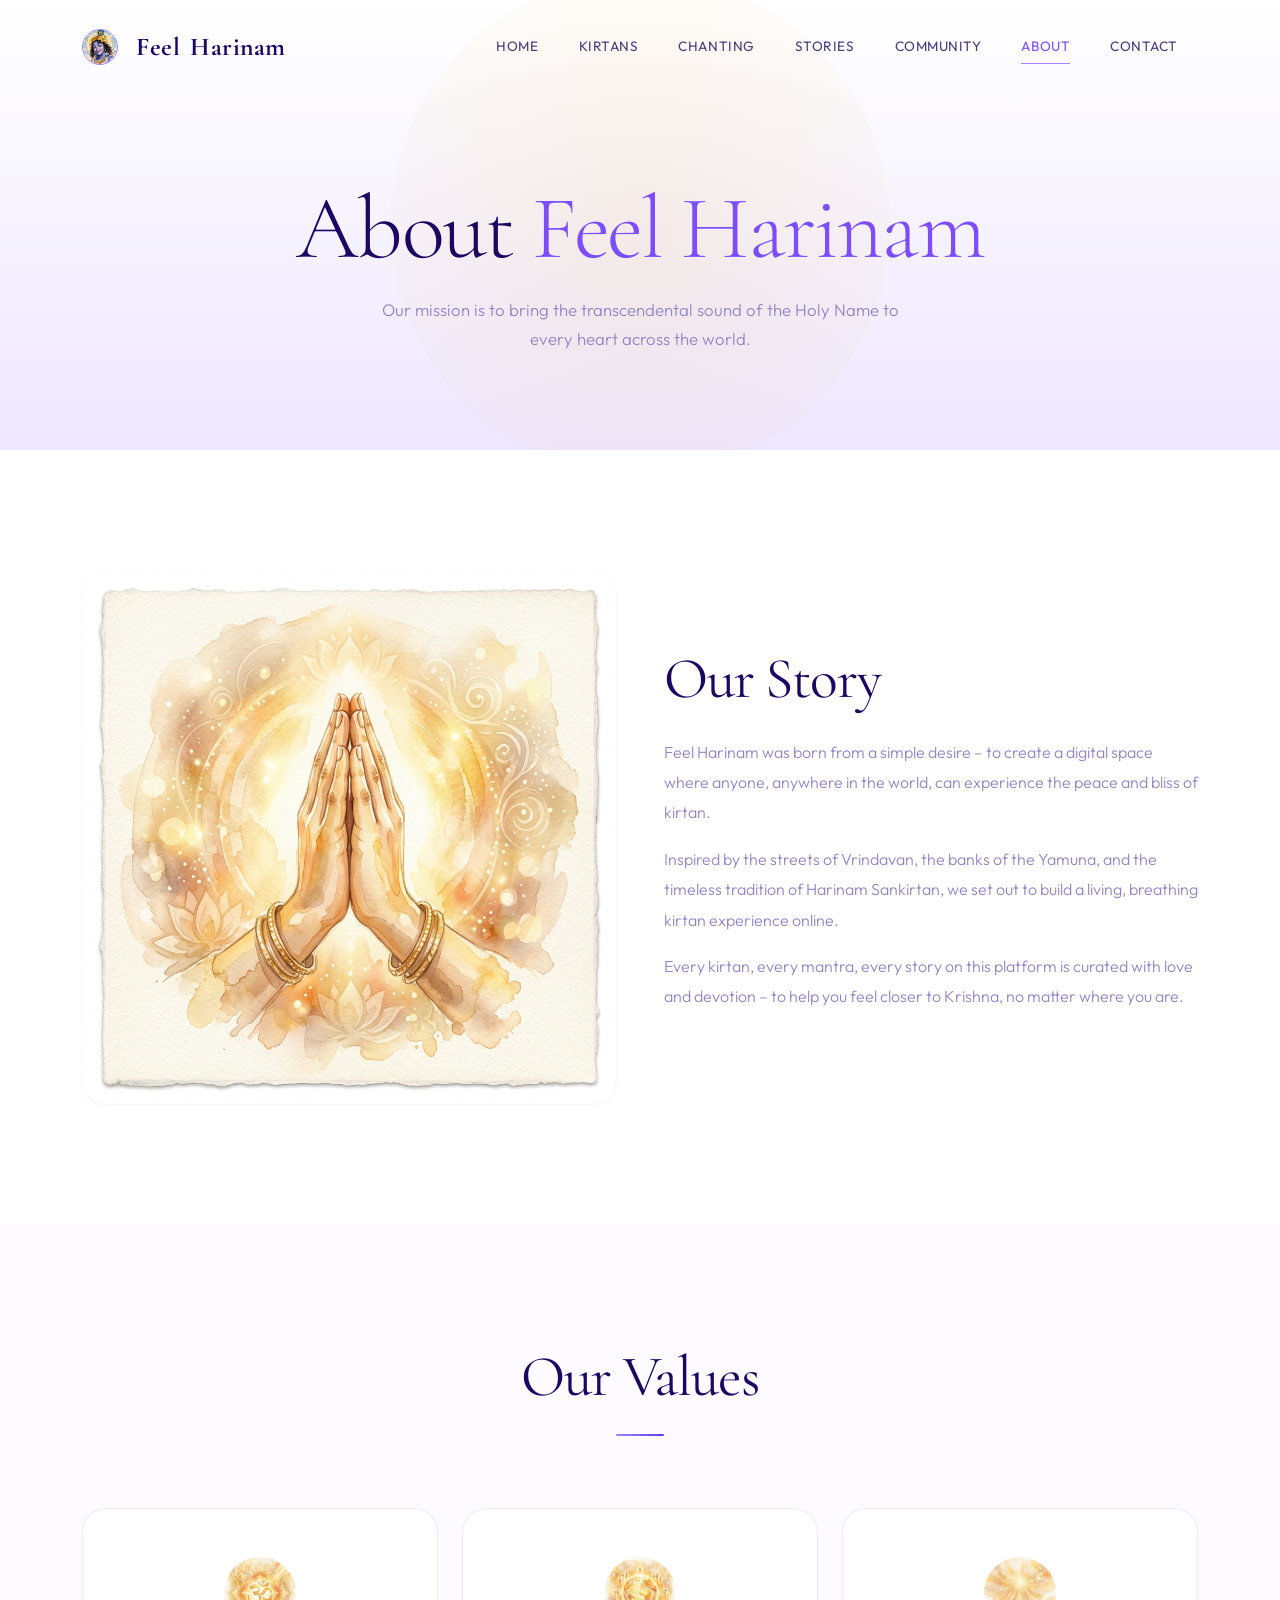
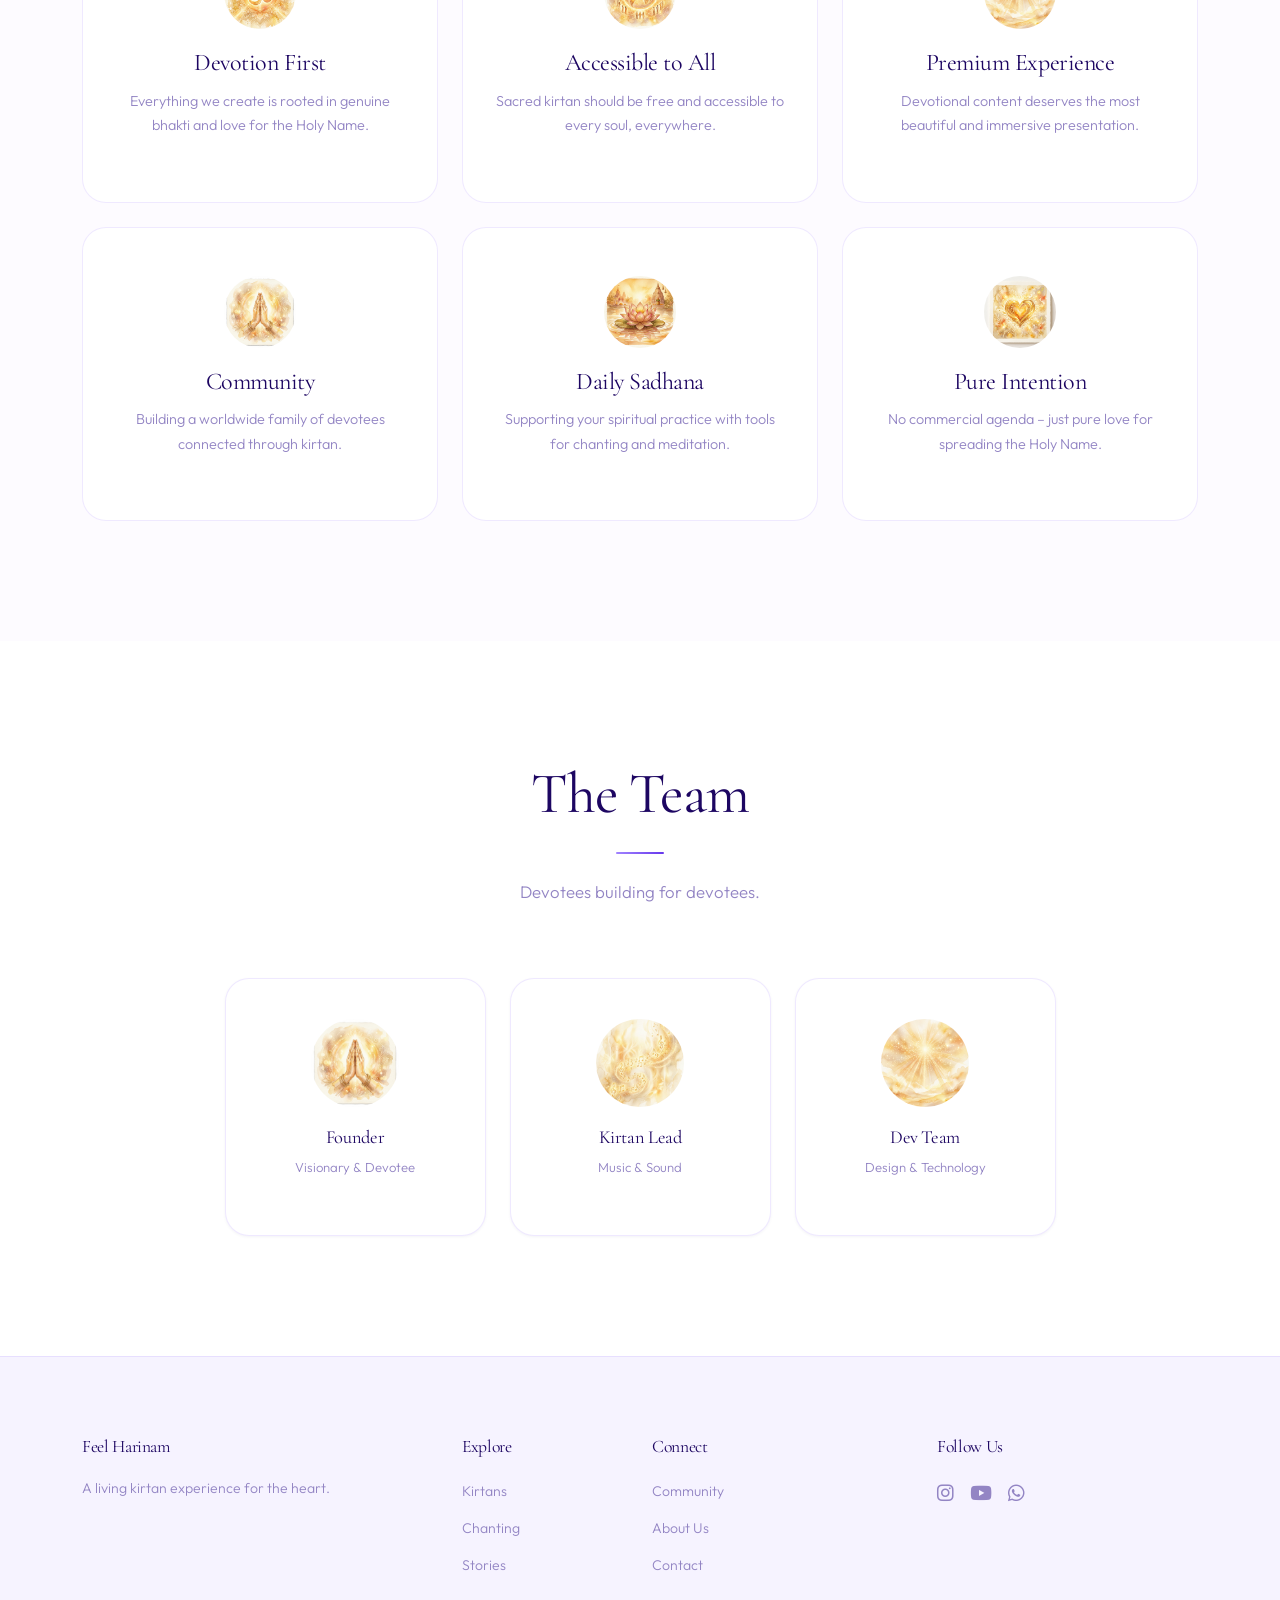
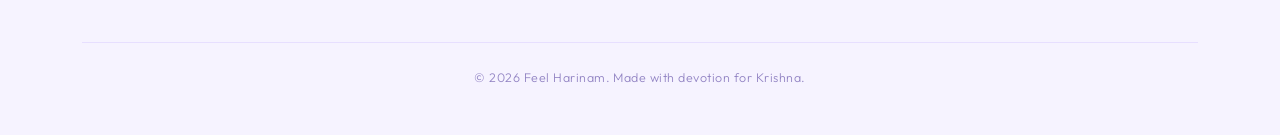
==== about.html @ d72d655f "add favicon link to multiple HTML files" ====
<!DOCTYPE html>
<html lang="en">
<head>
  <meta charset="UTF-8">
  <meta name="viewport" content="width=device-width, initial-scale=1.0">
  <meta name="description" content="About Feel Harinam – Our mission to spread divine kirtan worldwide.">
  <title>About Us – Feel Harinam</title>
  <link rel="icon" type="image/png" href="images/logo.jpg">
  <link href="https://cdn.jsdelivr.net/npm/bootstrap@5.3.3/dist/css/bootstrap.min.css" rel="stylesheet">
  <link rel="stylesheet" href="https://cdnjs.cloudflare.com/ajax/libs/font-awesome/6.5.1/css/all.min.css">
  <link rel="stylesheet" href="https://unpkg.com/aos@2.3.4/dist/aos.css">
  <link rel="stylesheet" href="css/style.css">
</head>
<body>

<!-- ===== PRELOADER ===== -->
<div class="preloader" id="preloader">
  <div class="preloader-content">
    <img src="images/logo.jpg" alt="Loading Logo" class="preloader-logo">
    <div class="preloader-spinner"></div>
  </div>
</div>

<!-- NAVBAR -->
<nav class="navbar navbar-expand-lg navbar-custom scrolled" id="mainNav">
  <div class="container">
    <a class="navbar-brand d-flex align-items-center" href="index.html">
      <img src="images/logo.jpg" alt="Feel Harinam Logo" class="brand-logo me-2">
      Feel <span>Harinam</span>
    </a>
    <button class="navbar-toggler" type="button" data-bs-toggle="offcanvas" data-bs-target="#navMenu">
      <span class="navbar-toggler-icon"></span>
    </button>
    <div class="offcanvas offcanvas-end" id="navMenu">
      <div class="offcanvas-header">
        <h5 class="offcanvas-title">Feel Harinam</h5>
        <button type="button" class="btn-close" data-bs-dismiss="offcanvas"></button>
      </div>
      <div class="offcanvas-body">
        <ul class="navbar-nav ms-auto">
          <li class="nav-item"><a class="nav-link" href="index.html">Home</a></li>
          <li class="nav-item"><a class="nav-link" href="kirtans.html">Kirtans</a></li>
          <li class="nav-item"><a class="nav-link" href="chanting.html">Chanting</a></li>
          <li class="nav-item"><a class="nav-link" href="stories.html">Stories</a></li>
          <li class="nav-item"><a class="nav-link" href="community.html">Community</a></li>
          <li class="nav-item"><a class="nav-link active" href="about.html">About</a></li>
          <li class="nav-item"><a class="nav-link" href="contact.html">Contact</a></li>
        </ul>
      </div>
    </div>
  </div>
</nav>

<!-- PAGE HEADER -->
<section class="page-header">
  <div class="container">
    <h1 data-aos="fade-up">About <span>Feel Harinam</span></h1>
    <p data-aos="fade-up" data-aos-delay="200">Our mission is to bring the transcendental sound of the Holy Name to every heart across the world.</p>
  </div>
</section>

<!-- OUR STORY -->
<section class="section-padding">
  <div class="container">
    <div class="row align-items-center g-5">
      <div class="col-lg-6" data-aos="fade-right">
        <div class="glass-card" style="min-height:350px;display:flex;align-items:center;justify-content:center;background:var(--gradient-card);border:none;padding:0;overflow:hidden;">
          <img src="images/prayer_hands.png" alt="Our Story" style="width:100%;height:100%;object-fit:cover;min-height:350px;">
        </div>
      </div>
      <div class="col-lg-6" data-aos="fade-left">
        <h2 style="color:var(--text-primary);font-family:var(--font-heading);margin-bottom:24px;font-weight:400;">Our Story</h2>
        <p style="color:var(--text-muted);margin-bottom:16px;font-weight:300;line-height:1.9;">Feel Harinam was born from a simple desire – to create a digital space where anyone, anywhere in the world, can experience the peace and bliss of kirtan.</p>
        <p style="color:var(--text-muted);margin-bottom:16px;font-weight:300;line-height:1.9;">Inspired by the streets of Vrindavan, the banks of the Yamuna, and the timeless tradition of Harinam Sankirtan, we set out to build a living, breathing kirtan experience online.</p>
        <p style="color:var(--text-muted);font-weight:300;line-height:1.9;">Every kirtan, every mantra, every story on this platform is curated with love and devotion – to help you feel closer to Krishna, no matter where you are.</p>
      </div>
    </div>
  </div>
</section>

<!-- MISSION VALUES -->
<section class="section-padding" style="background:var(--warm-gray-100)">
  <div class="container">
    <div class="section-title" data-aos="fade-up">
      <h2>Our Values</h2>
      <div class="divider"></div>
    </div>
    <div class="row g-4">
      <div class="col-md-4" data-aos="fade-up" data-aos-delay="100">
        <div class="mission-card"><div class="icon"><img src="images/om_symbol.png" alt="Devotion First"></div><h4>Devotion First</h4><p>Everything we create is rooted in genuine bhakti and love for the Holy Name.</p></div>
      </div>
      <div class="col-md-4" data-aos="fade-up" data-aos-delay="200">
        <div class="mission-card"><div class="icon"><img src="images/globe_community.png" alt="Accessible to All"></div><h4>Accessible to All</h4><p>Sacred kirtan should be free and accessible to every soul, everywhere.</p></div>
      </div>
      <div class="col-md-4" data-aos="fade-up" data-aos-delay="300">
        <div class="mission-card"><div class="icon"><img src="images/divine_sparkle.png" alt="Premium Experience"></div><h4>Premium Experience</h4><p>Devotional content deserves the most beautiful and immersive presentation.</p></div>
      </div>
      <div class="col-md-4" data-aos="fade-up" data-aos-delay="400">
        <div class="mission-card"><div class="icon"><img src="images/prayer_hands.png" alt="Community"></div><h4>Community</h4><p>Building a worldwide family of devotees connected through kirtan.</p></div>
      </div>
      <div class="col-md-4" data-aos="fade-up" data-aos-delay="500">
        <div class="mission-card"><div class="icon"><img src="images/lotus_flower.png" alt="Daily Sadhana"></div><h4>Daily Sadhana</h4><p>Supporting your spiritual practice with tools for chanting and meditation.</p></div>
      </div>
      <div class="col-md-4" data-aos="fade-up" data-aos-delay="600">
        <div class="mission-card"><div class="icon"><img src="images/golden_heart.png" alt="Pure Intention"></div><h4>Pure Intention</h4><p>No commercial agenda – just pure love for spreading the Holy Name.</p></div>
      </div>
    </div>
  </div>
</section>

<!-- TEAM -->
<section class="section-padding">
  <div class="container">
    <div class="section-title" data-aos="fade-up">
      <h2>The Team</h2>
      <div class="divider"></div>
      <p>Devotees building for devotees.</p>
    </div>
    <div class="row g-4 justify-content-center">
      <div class="col-md-4 col-lg-3" data-aos="fade-up" data-aos-delay="100">
        <div class="glass-card text-center">
          <div style="width:88px;height:88px;border-radius:50%;background:var(--gradient-card);margin:0 auto 20px;display:flex;align-items:center;justify-content:center;overflow:hidden;">
            <img src="images/prayer_hands.png" alt="Founder" style="width:100%;height:100%;object-fit:cover;">
          </div>
          <h4 style="font-family:var(--font-heading);color:var(--text-primary);font-size:1.15rem;">Founder</h4>
          <p style="color:var(--text-muted);font-size:0.82rem;font-weight:300;">Visionary & Devotee</p>
        </div>
      </div>
      <div class="col-md-4 col-lg-3" data-aos="fade-up" data-aos-delay="200">
        <div class="glass-card text-center">
          <div style="width:88px;height:88px;border-radius:50%;background:var(--gradient-card);margin:0 auto 20px;display:flex;align-items:center;justify-content:center;overflow:hidden;">
            <img src="images/musical_notes.png" alt="Kirtan Lead" style="width:100%;height:100%;object-fit:cover;">
          </div>
          <h4 style="font-family:var(--font-heading);color:var(--text-primary);font-size:1.15rem;">Kirtan Lead</h4>
          <p style="color:var(--text-muted);font-size:0.82rem;font-weight:300;">Music & Sound</p>
        </div>
      </div>
      <div class="col-md-4 col-lg-3" data-aos="fade-up" data-aos-delay="300">
        <div class="glass-card text-center">
          <div style="width:88px;height:88px;border-radius:50%;background:var(--gradient-card);margin:0 auto 20px;display:flex;align-items:center;justify-content:center;overflow:hidden;">
            <img src="images/divine_sparkle.png" alt="Dev Team" style="width:100%;height:100%;object-fit:cover;">
          </div>
          <h4 style="font-family:var(--font-heading);color:var(--text-primary);font-size:1.15rem;">Dev Team</h4>
          <p style="color:var(--text-muted);font-size:0.82rem;font-weight:300;">Design & Technology</p>
        </div>
      </div>
    </div>
  </div>
</section>

<!-- FOOTER -->
<footer class="footer">
  <div class="container">
    <div class="row g-4">
      <div class="col-md-4"><h5>Feel Harinam</h5><p>A living kirtan experience for the heart.</p></div>
      <div class="col-md-2"><h5>Explore</h5><ul class="footer-links"><li><a href="kirtans.html">Kirtans</a></li><li><a href="chanting.html">Chanting</a></li><li><a href="stories.html">Stories</a></li></ul></div>
      <div class="col-md-3"><h5>Connect</h5><ul class="footer-links"><li><a href="community.html">Community</a></li><li><a href="about.html">About Us</a></li><li><a href="contact.html">Contact</a></li></ul></div>
      <div class="col-md-3"><h5>Follow Us</h5><div class="d-flex gap-3 mt-2"><a href="#" style="font-size:1.2rem"><i class="fab fa-instagram"></i></a><a href="#" style="font-size:1.2rem"><i class="fab fa-youtube"></i></a><a href="#" style="font-size:1.2rem"><i class="fab fa-whatsapp"></i></a></div></div>
    </div>
    <div class="footer-bottom"><p>© 2026 Feel Harinam. Made with devotion for Krishna.</p></div>
  </div>
</footer>

<script src="https://cdn.jsdelivr.net/npm/bootstrap@5.3.3/dist/js/bootstrap.bundle.min.js"></script>
<script src="https://unpkg.com/aos@2.3.4/dist/aos.js"></script>
<script src="js/main.js"></script>
</body>
</html>
---- css/style.css ----
@import url('https://fonts.googleapis.com/css2?family=Cormorant+Garamond:ital,wght@0,300;0,400;0,500;0,600;0,700;1,400&family=Inter:wght@300;400;500;600&family=Outfit:wght@200;300;400;500;600&display=swap');

:root {
  /* ── Premium Light Violet & White Palette ── */
  --violet-50: #F6F3FF;
  --violet-100: #EDE7FF;
  --violet-200: #DCD0FF;
  --violet-300: #C4B0FF;
  --violet-400: #A285FF;
  --violet-500: #7C4DFF; /* Primary Violet */
  --violet-600: #6536EC;
  --violet-700: #4E21D0;
  --violet-800: #3913A4;
  --violet-900: #1D0662;

  /* ── Neutral & Surface Colors ── */
  --white: #ffffff;
  --cream-50: #ffffff;
  --cream-100: #F6F3FF;
  --cream-200: #EDE7FF;
  --cream-300: #DCD0FF;
  --warm-gray-100: #FDFBFF;
  --warm-gray-200: #F6F3FF;
  --warm-gray-300: #EDE7FF;
  --warm-gray-400: #C4B0FF;
  --warm-gray-500: #9385C4;
  --warm-gray-600: #6B5D9E;
  --warm-gray-700: #493C79;
  --warm-gray-800: #291D56;
  --warm-gray-900: #1D0662;

  /* Map old saffron variables for safety & compatibility */
  --saffron-50: var(--violet-50);
  --saffron-100: var(--violet-100);
  --saffron-200: var(--violet-200);
  --saffron-300: var(--violet-300);
  --saffron-400: var(--violet-400);
  --saffron-500: var(--violet-500);
  --saffron-600: var(--violet-600);
  --saffron-700: var(--violet-700);
  --saffron-800: var(--violet-800);
  --saffron-900: var(--violet-900);

  /* Surfaces */
  --surface: var(--white);
  --surface-elevated: var(--white);
  --surface-warm: var(--violet-50);

  /* Text Colors */
  --text-primary: #1D0662;
  --text-secondary: #493C79;
  --text-muted: #9385C4;
  --text-on-dark: #ffffff;
  --text-on-saffron: #ffffff;

  /* Semantic */
  --glass-bg: rgba(255, 255, 255, 0.85);
  --glass-border: rgba(124, 77, 255, 0.12);
  --glass-warm-bg: rgba(246, 243, 255, 0.5);

  /* Gradients */
  --gradient-saffron: linear-gradient(135deg, var(--violet-400), var(--violet-600));
  --gradient-warm: linear-gradient(180deg, var(--white), var(--violet-50));
  --gradient-subtle: linear-gradient(180deg, var(--white), var(--violet-50));
  --gradient-hero: linear-gradient(180deg, var(--white) 0%, var(--violet-50) 50%, var(--violet-100) 100%);
  --gradient-card: linear-gradient(135deg, var(--violet-50), var(--violet-100));

  /* Shadows */
  --shadow-sm: 0 1px 3px rgba(29, 6, 98, 0.05);
  --shadow-md: 0 4px 16px rgba(29, 6, 98, 0.08);
  --shadow-lg: 0 12px 40px rgba(29, 6, 98, 0.10);
  --shadow-xl: 0 24px 64px rgba(29, 6, 98, 0.14);
  --shadow-saffron: 0 8px 32px rgba(124, 77, 255, 0.20);

  /* Typography */
  --font-heading: 'Cormorant Garamond', serif;
  --font-body: 'Outfit', 'Inter', sans-serif;

  /* Motion */
  --ease-out: cubic-bezier(0.16, 1, 0.3, 1);
  --ease-spring: cubic-bezier(0.34, 1.56, 0.64, 1);
  --transition: all 0.4s cubic-bezier(0.16, 1, 0.3, 1);
  --transition-slow: all 0.8s cubic-bezier(0.16, 1, 0.3, 1);

  /* Layout */
  --container-max: 1200px;
  --border-radius: 16px;
  --border-radius-lg: 24px;
}

*,
*::before,
*::after {
  margin: 0;
  padding: 0;
  box-sizing: border-box;
}

html {
  scroll-behavior: smooth;
  font-size: 16px;
  overflow-x: hidden;
}

body {
  font-family: var(--font-body);
  background: var(--surface);
  color: var(--text-primary);
  overflow-x: hidden;
  line-height: 1.7;
  -webkit-font-smoothing: antialiased;
  -moz-osx-font-smoothing: grayscale;
  font-weight: 300;
}

h1, h2, h3, h4, h5 {
  font-family: var(--font-heading);
  font-weight: 400;
  line-height: 1.15;
  letter-spacing: -0.02em;
}

h1 { font-size: clamp(3rem, 7vw, 6rem); }
h2 { font-size: clamp(2.2rem, 4.5vw, 4rem); }
h3 { font-size: clamp(1.5rem, 3vw, 2.2rem); }

a {
  color: var(--saffron-500);
  text-decoration: none;
  transition: var(--transition);
}

a:hover { color: var(--saffron-400); }

::selection {
  background: var(--saffron-200);
  color: var(--saffron-900);
}

/* ===== SECTION UTILITIES ===== */
.section-padding {
  padding: 120px 0;
}

.section-title {
  text-align: center;
  margin-bottom: 72px;
}

.section-title h2 {
  color: var(--text-primary);
  margin-bottom: 16px;
}

.section-title p {
  color: var(--text-muted);
  font-size: 1.05rem;
  max-width: 520px;
  margin: 0 auto;
  font-weight: 300;
}

.section-title .divider {
  width: 48px;
  height: 2px;
  background: var(--gradient-saffron);
  margin: 24px auto;
  border-radius: 2px;
}

/* ===== PRELOADER ===== */
.preloader {
  position: fixed;
  top: 0;
  left: 0;
  width: 100%;
  height: 100%;
  z-index: 999999;
  background: var(--white);
  display: flex;
  align-items: center;
  justify-content: center;
  transition: opacity 0.4s var(--ease-out), visibility 0.4s var(--ease-out);
}

.preloader.hidden {
  opacity: 0;
  visibility: hidden;
  pointer-events: none;
}

.preloader-content {
  position: relative;
  display: flex;
  align-items: center;
  justify-content: center;
  width: auto;
  height: auto;
}

.preloader-logo {
  width: 80px;
  height: 80px;
  border-radius: 50%;
  object-fit: cover;
  border: 2px solid var(--violet-400);
  animation: logoPulse 1s ease-in-out infinite alternate;
}

.preloader-spinner {
  position: absolute;
  width: 96px;
  height: 96px;
  border-radius: 50%;
  border: 2px solid transparent;
  border-top-color: var(--violet-400);
  animation: spin 0.8s linear infinite;
}

@keyframes logoPulse {
  0% { transform: scale(0.95); opacity: 0.8; box-shadow: 0 0 20px rgba(232, 163, 23, 0.2); }
  100% { transform: scale(1.05); opacity: 1; box-shadow: 0 0 40px rgba(232, 163, 23, 0.4); }
}

@keyframes spin {
  0% { transform: rotate(0deg); }
  100% { transform: rotate(360deg); }
}

/* ===== BRAND LOGO ===== */
.brand-logo {
  height: 36px !important;
  width: 36px !important;
  object-fit: cover;
  border-radius: 50%;
  border: 1.5px solid var(--violet-400);
  transition: var(--transition);
  display: inline-block !important;
  flex-shrink: 0;
}

.brand-text {
  display: inline-block;
  line-height: 1;
}

.brand-text span {
  color: var(--violet-500);
  font-weight: 700 !important;
}

.navbar-brand:hover .brand-logo {
  transform: rotate(360deg);
  border-color: var(--violet-300);
}

/* ===== NAVBAR ===== */
.navbar-custom {
  position: fixed;
  top: 0;
  left: 0;
  right: 0;
  z-index: 1000;
  padding: 20px 16px;
  transition: var(--transition);
  background: transparent;
}

.navbar-custom::before {
  content: '';
  position: absolute;
  inset: 0;
  background: transparent;
  backdrop-filter: blur(0px) saturate(100%);
  -webkit-backdrop-filter: blur(0px) saturate(100%);
  border-bottom: 1px solid transparent;
  z-index: -1;
  pointer-events: none;
  transition: var(--transition);
}

.navbar-custom.scrolled {
  padding: 12px 16px;
  box-shadow: var(--shadow-sm);
}

.navbar-custom.scrolled::before {
  background: rgba(255, 253, 249, 0.92);
  backdrop-filter: blur(24px) saturate(180%);
  -webkit-backdrop-filter: blur(24px) saturate(180%);
  border-bottom: 1px solid var(--glass-border);
}

.navbar-custom .navbar-brand {
  font-family: var(--font-heading);
  font-size: 1.6rem;
  color: var(--text-primary) !important;
  font-weight: 700 !important;
  letter-spacing: 0.02em;
  display: inline-flex !important;
  align-items: center;
  gap: 10px;
}

.navbar-custom .nav-link {
  color: var(--text-secondary) !important;
  font-size: 0.85rem;
  letter-spacing: 0.04em;
  padding: 8px 20px !important;
  position: relative;
  font-weight: 400;
  text-transform: uppercase;
}

.navbar-custom .nav-link::after {
  content: '';
  position: absolute;
  bottom: 2px;
  left: 20px;
  right: 20px;
  height: 1.5px;
  background: var(--saffron-400);
  transform: scaleX(0);
  transition: var(--transition);
  transform-origin: right;
}

.navbar-custom .nav-link:hover::after,
.navbar-custom .nav-link.active::after {
  transform: scaleX(1);
  transform-origin: left;
}

.navbar-custom .nav-link:hover,
.navbar-custom .nav-link.active {
  color: var(--saffron-500) !important;
}

.navbar-custom .navbar-toggler {
  border: 1px solid var(--violet-200);
  background-color: var(--white);
  padding: 6px 10px;
  border-radius: 8px;
  transition: var(--transition);
}

.navbar-custom .navbar-toggler:focus {
  box-shadow: 0 0 0 3px rgba(124, 77, 255, 0.25);
  outline: none;
}

.navbar-custom .navbar-toggler-icon {
  background-image: url("data:image/svg+xml,%3csvg xmlns='http://www.w3.org/2000/svg' viewBox='0 0 30 30'%3e%3cpath stroke='%237C4DFF' stroke-width='2' stroke-linecap='round' stroke-miterlimit='10' d='M4 7h22M4 15h22M4 23h22'/%3e%3c/svg%3e") !important;
  display: inline-block;
  width: 1.5em;
  height: 1.5em;
  vertical-align: middle;
  background-repeat: no-repeat;
  background-position: center;
  background-size: 100%;
}

/* ===== HERO ===== */
.hero {
  position: relative;
  min-height: 100vh;
  display: flex;
  align-items: center;
  justify-content: center;
  overflow: hidden;
  background: var(--cream-50);
}

.hero-bg {
  position: absolute;
  inset: 0;
  z-index: 0;
}

.hero-bg-image {
  position: absolute;
  inset: 0;
  background: var(--gradient-hero);
  opacity: 1;
}

.hero-overlay {
  position: absolute;
  inset: 0;
  background: radial-gradient(ellipse at 50% 80%, rgba(232, 163, 23, 0.12), transparent 70%);
  z-index: 1;
}

.hero-particles {
  position: absolute;
  inset: 0;
  z-index: 2;
  pointer-events: none;
}

.hero-content {
  position: relative;
  z-index: 3;
  text-align: center;
  padding: 0 20px;
  max-width: 900px;
}

.hero-content .hero-emoji {
  width: 80px;
  height: 80px;
  margin: 0 auto 24px;
  display: block;
  border-radius: 50%;
  object-fit: cover;
}

.hero-content h1 {
  color: var(--text-primary);
  margin-bottom: 24px;
  font-weight: 300;
  letter-spacing: -0.03em;
}

.hero-content h1 span {
  color: var(--saffron-500);
  font-style: italic;
}

.hero-content .hero-sub {
  font-size: clamp(1rem, 2vw, 1.2rem);
  color: var(--text-muted);
  margin-bottom: 48px;
  font-weight: 300;
  letter-spacing: 0.04em;
}

.hero-buttons {
  display: flex;
  gap: 16px;
  justify-content: center;
  flex-wrap: wrap;
}

/* ===== BUTTONS ===== */
.btn-golden {
  background: var(--gradient-saffron);
  color: var(--white);
  border: none;
  padding: 14px 36px;
  border-radius: 100px;
  font-family: var(--font-body);
  font-weight: 500;
  font-size: 0.88rem;
  cursor: pointer;
  transition: var(--transition);
  display: inline-flex;
  align-items: center;
  gap: 8px;
  letter-spacing: 0.04em;
  text-transform: uppercase;
  position: relative;
  overflow: hidden;
}

.btn-golden::before {
  content: '';
  position: absolute;
  inset: 0;
  background: linear-gradient(135deg, rgba(255,255,255,0.2), transparent);
  opacity: 0;
  transition: var(--transition);
}

.btn-golden:hover {
  transform: translateY(-2px);
  color: var(--white);
  box-shadow: var(--shadow-saffron);
}

.btn-golden:hover::before {
  opacity: 1;
}

.btn-outline-golden {
  background: transparent;
  color: var(--saffron-600);
  border: 1.5px solid var(--saffron-300);
  padding: 14px 36px;
  border-radius: 100px;
  font-family: var(--font-body);
  font-weight: 400;
  font-size: 0.88rem;
  cursor: pointer;
  transition: var(--transition);
  display: inline-flex;
  align-items: center;
  gap: 8px;
  letter-spacing: 0.04em;
  text-transform: uppercase;
}

.btn-outline-golden:hover {
  background: var(--gradient-saffron);
  color: var(--white);
  border-color: var(--saffron-400);
  transform: translateY(-2px);
  box-shadow: var(--shadow-saffron);
}

/* Hero variant */
.hero .btn-outline-golden {
  color: var(--saffron-600);
  border-color: var(--saffron-300);
}

.hero .btn-outline-golden:hover {
  background: var(--gradient-saffron);
  color: var(--white);
  border-color: var(--saffron-400);
}

/* ===== GLASS CARDS ===== */
.glass-card {
  background: var(--white);
  border: 1px solid var(--glass-border);
  border-radius: var(--border-radius-lg);
  padding: 40px;
  transition: var(--transition);
  box-shadow: var(--shadow-sm);
}

.glass-card:hover {
  transform: translateY(-4px);
  box-shadow: var(--shadow-lg);
}

/* ===== KIRTAN CARDS ===== */
.kirtan-card {
  position: relative;
  border-radius: var(--border-radius);
  overflow: hidden;
  background: var(--white);
  border: 1px solid var(--glass-border);
  transition: var(--transition);
  cursor: pointer;
}

.kirtan-card .card-image {
  width: 100%;
  aspect-ratio: 1/1;
  overflow: hidden;
  background: var(--gradient-card);
  display: flex;
  align-items: center;
  justify-content: center;
  font-size: 2.5rem;
  position: relative;
}

.kirtan-card .card-image img {
  width: 100%;
  height: 100%;
  object-fit: cover;
  transition: var(--transition);
}

.kirtan-card:hover .card-image img {
  transform: scale(1.05);
}

.kirtan-card .card-image::after {
  content: '';
  position: absolute;
  inset: 0;
  background: linear-gradient(180deg, transparent 50%, rgba(58, 40, 24, 0.15));
}

.kirtan-card .play-overlay {
  display: none !important;
}

.kirtan-card:hover {
  transform: translateY(-6px);
  box-shadow: var(--shadow-lg);
}

.kirtan-card .card-info {
  padding: 16px 18px;
}

.kirtan-card .card-info h5 {
  font-family: var(--font-heading);
  color: var(--text-primary);
  font-size: 1.05rem;
  margin-bottom: 4px;
  font-weight: 500;
}

.kirtan-card .card-info p {
  color: var(--text-muted);
  font-size: 0.8rem;
  font-weight: 300;
}

/* ===== CHANTING SECTION ===== */
.chanting-section {
  background: var(--gradient-warm);
  color: var(--text-primary);
  position: relative;
}

.chanting-section::before {
  content: '';
  position: absolute;
  width: 500px;
  height: 500px;
  background: radial-gradient(circle, rgba(232, 163, 23, 0.08), transparent);
  border-radius: 50%;
  top: 50%;
  left: 50%;
  transform: translate(-50%, -50%);
  pointer-events: none;
}

.chanting-section .section-title h2 {
  color: var(--text-primary);
}

.chanting-section .section-title p {
  color: var(--text-muted);
}

.chanting-section .section-title .divider {
  background: var(--gradient-saffron);
}

.chanting-circle {
  width: 260px;
  height: 260px;
  border-radius: 50%;
  margin: 0 auto 40px;
  background: var(--white);
  border: 2px solid var(--saffron-300);
  display: flex;
  align-items: center;
  justify-content: center;
  flex-direction: column;
  position: relative;
  cursor: pointer;
  transition: var(--transition);
  box-shadow: var(--shadow-md);
}

.chanting-circle:hover {
  border-color: var(--saffron-400);
  box-shadow: 0 0 60px rgba(232, 163, 23, 0.15);
}

.chanting-circle .counter {
  font-family: var(--font-heading);
  font-size: 4rem;
  color: var(--saffron-600);
  line-height: 1;
  font-weight: 300;
}

.chanting-circle .counter-label {
  color: var(--text-muted);
  font-size: 0.75rem;
  margin-top: 8px;
  letter-spacing: 3px;
  text-transform: uppercase;
  font-weight: 400;
}

.chanting-circle .pulse-ring {
  position: absolute;
  inset: -12px;
  border-radius: 50%;
  border: 1px solid rgba(232, 163, 23, 0.2);
  animation: pulseRing 3s ease-in-out infinite;
}

.round-options {
  display: flex;
  gap: 10px;
  justify-content: center;
  flex-wrap: wrap;
  margin: 30px 0;
}

.round-btn {
  padding: 10px 24px;
  border-radius: 100px;
  border: 1.5px solid var(--saffron-200);
  background: transparent;
  color: var(--text-secondary);
  cursor: pointer;
  transition: var(--transition);
  font-size: 0.85rem;
  font-family: var(--font-body);
  font-weight: 400;
  letter-spacing: 0.02em;
}

.round-btn:hover,
.round-btn.active {
  background: var(--gradient-saffron);
  color: var(--white);
  border-color: var(--saffron-400);
  box-shadow: var(--shadow-saffron);
}

/* ===== STORY CARDS ===== */
.story-card {
  background: var(--white);
  border: 1px solid var(--glass-border);
  border-radius: var(--border-radius-lg);
  overflow: hidden;
  transition: var(--transition);
}

.story-card .story-image {
  width: 100%;
  height: 220px;
  background: var(--gradient-card);
  display: flex;
  align-items: center;
  justify-content: center;
  font-size: 3rem;
  overflow: hidden;
}

.story-card .story-image img {
  width: 100%;
  height: 100%;
  object-fit: cover;
  transition: var(--transition);
}

.story-card:hover .story-image img {
  transform: scale(1.05);
}

.story-card .story-body {
  padding: 28px;
}

.story-card .story-body h4 {
  font-family: var(--font-heading);
  color: var(--text-primary);
  margin-bottom: 10px;
}

.story-card .story-body p {
  color: var(--text-muted);
  font-size: 0.9rem;
  font-weight: 300;
}

.story-card:hover {
  transform: translateY(-6px);
  box-shadow: var(--shadow-lg);
}

/* ===== MISSION CARDS ===== */
.mission-card {
  text-align: center;
  padding: 48px 32px;
  background: var(--white);
  border: 1px solid var(--glass-border);
  border-radius: var(--border-radius-lg);
  transition: var(--transition);
}

.mission-card .icon {
  font-size: 2.2rem;
  margin-bottom: 20px;
  width: 72px;
  height: 72px;
  border-radius: 50%;
  display: flex;
  align-items: center;
  justify-content: center;
  margin: 0 auto 20px;
  overflow: hidden;
}

.mission-card .icon img {
  width: 100%;
  height: 100%;
  object-fit: cover;
}

.mission-card h4 {
  font-family: var(--font-heading);
  color: var(--text-primary);
  margin-bottom: 12px;
}

.mission-card p {
  color: var(--text-muted);
  font-size: 0.9rem;
  font-weight: 300;
}

.mission-card:hover {
  transform: translateY(-4px);
  box-shadow: var(--shadow-lg);
  border-color: var(--saffron-200);
}

/* ===== COMMUNITY CARDS ===== */
.community-card {
  text-align: center;
  padding: 40px 24px;
  background: var(--white);
  border: 1px solid var(--glass-border);
  border-radius: var(--border-radius-lg);
  transition: var(--transition);
}

.community-card .icon-circle {
  width: 64px;
  height: 64px;
  border-radius: 50%;
  margin: 0 auto 20px;
  background: var(--gradient-saffron);
  display: flex;
  align-items: center;
  justify-content: center;
  font-size: 1.4rem;
  color: var(--white);
  transition: var(--transition);
}

.community-card h5 {
  font-family: var(--font-heading);
  color: var(--text-primary);
  margin-bottom: 6px;
}

.community-card p {
  color: var(--text-muted);
  font-size: 0.82rem;
  font-weight: 300;
}

.community-card:hover {
  transform: translateY(-4px);
  box-shadow: var(--shadow-lg);
}

.community-card:hover .icon-circle {
  box-shadow: var(--shadow-saffron);
  transform: scale(1.05);
}

/* ===== FOOTER ===== */
.footer {
  background: var(--cream-100);
  padding: 80px 0 30px;
  border-top: 1px solid var(--glass-border);
}

.footer h5 {
  font-family: var(--font-heading);
  color: var(--text-primary);
  margin-bottom: 20px;
  font-size: 1.1rem;
}

.footer p,
.footer a {
  color: var(--text-muted);
  font-size: 0.88rem;
  font-weight: 300;
}

.footer a:hover {
  color: var(--saffron-500);
}

.footer-links {
  list-style: none;
  padding: 0;
}

.footer-links li {
  margin-bottom: 10px;
}

.footer-bottom {
  border-top: 1px solid var(--glass-border);
  padding-top: 24px;
  margin-top: 48px;
  text-align: center;
}

.footer-bottom p {
  color: var(--text-muted);
  font-size: 0.78rem;
  letter-spacing: 0.04em;
}

/* ===== AUDIO MODAL ===== */
.audio-modal {
  position: fixed;
  inset: 0;
  z-index: 99998;
  background: rgba(255, 248, 240, 0.95);
  backdrop-filter: blur(40px);
  display: flex;
  align-items: center;
  justify-content: center;
  opacity: 0;
  visibility: hidden;
  transition: var(--transition-slow);
}

.audio-modal.active {
  opacity: 1;
  visibility: visible;
}

.audio-modal-content {
  text-align: center;
  max-width: 480px;
  padding: 48px;
}

.audio-modal-content .modal-icon {
  font-size: 3rem;
  margin-bottom: 24px;
}

.audio-modal-content h2 {
  font-family: var(--font-heading);
  color: var(--text-primary);
  font-size: 2rem;
  margin-bottom: 16px;
  font-weight: 300;
}

.audio-modal-content p {
  color: var(--text-muted);
  margin-bottom: 36px;
  font-size: 1rem;
  font-weight: 300;
}

.audio-modal-content .modal-buttons {
  display: flex;
  gap: 12px;
  justify-content: center;
}

/* ===== PAGE HEADERS ===== */
.page-header {
  min-height: 50vh;
  display: flex;
  align-items: center;
  justify-content: center;
  text-align: center;
  background: var(--gradient-hero);
  position: relative;
  padding-top: 80px;
  overflow: hidden;
}

.page-header::before {
  content: '';
  position: absolute;
  width: 500px;
  height: 500px;
  background: radial-gradient(circle, rgba(232, 163, 23, 0.1), transparent);
  border-radius: 50%;
  top: 50%;
  left: 50%;
  transform: translate(-50%, -50%);
  pointer-events: none;
}

.page-header h1 {
  color: var(--text-primary);
  margin-bottom: 16px;
  font-weight: 300;
}

.page-header h1 span {
  color: var(--saffron-500);
}

.page-header p {
  color: var(--text-muted);
  font-size: 1.05rem;
  max-width: 520px;
  margin: 0 auto;
  font-weight: 300;
}

/* ===== CONTACT FORM ===== */
.contact-form .form-control {
  background: var(--cream-50);
  border: 1px solid var(--glass-border);
  color: var(--text-primary);
  padding: 14px 20px;
  border-radius: 12px;
  font-size: 0.92rem;
  transition: var(--transition);
  font-family: var(--font-body);
}

.contact-form .form-control:focus {
  border-color: var(--saffron-400);
  box-shadow: 0 0 0 3px rgba(232, 163, 23, 0.1);
  background: var(--white);
  color: var(--text-primary);
  outline: none;
}

.contact-form .form-control::placeholder {
  color: var(--text-muted);
  font-weight: 300;
}

.contact-form .form-label {
  color: var(--text-secondary);
  font-size: 0.82rem;
  letter-spacing: 0.04em;
  text-transform: uppercase;
  font-weight: 400;
}

.contact-form textarea.form-control {
  min-height: 150px;
  resize: none;
}

/* ===== DARK SECTION VARIANT ===== */
.section-dark {
  background: var(--cream-200);
  color: var(--text-primary);
}

.section-dark .section-title h2 { color: var(--text-primary); }
.section-dark .section-title p { color: var(--text-muted); }

/* ===== ANIMATIONS ===== */
@keyframes mantraFade {
  0% { opacity: 0; transform: translateY(20px); }
  30% { opacity: 1; transform: translateY(0); }
  80% { opacity: 1; }
  100% { opacity: 0; }
}

@keyframes pulseGlow {
  0%, 100% { transform: scale(1); opacity: 0.5; }
  50% { transform: scale(1.3); opacity: 1; }
}

@keyframes pulseRing {
  0% { transform: scale(1); opacity: 0.4; }
  100% { transform: scale(1.4); opacity: 0; }
}

@keyframes float {
  0%, 100% { transform: translateY(0); }
  50% { transform: translateY(-12px); }
}

@keyframes fadeInUp {
  from { opacity: 0; transform: translateY(30px); }
  to { opacity: 1; transform: translateY(0); }
}

@keyframes shimmer {
  0% { background-position: -200% center; }
  100% { background-position: 200% center; }
}

@keyframes breathe {
  0%, 100% { transform: scale(1); box-shadow: 0 0 20px rgba(232, 163, 23, 0.06); }
  50% { transform: scale(1.05); box-shadow: 0 0 40px rgba(232, 163, 23, 0.12); }
}

@keyframes grain {
  0%, 100% { transform: translate(0, 0); }
  10% { transform: translate(-1%, -1%); }
  20% { transform: translate(1%, 0%); }
  30% { transform: translate(0%, 1%); }
  40% { transform: translate(-1%, 1%); }
  50% { transform: translate(1%, -1%); }
  60% { transform: translate(-1%, 0%); }
  70% { transform: translate(0%, -1%); }
  80% { transform: translate(1%, 1%); }
  90% { transform: translate(-1%, -1%); }
}

.fade-in-up {
  opacity: 0;
  transform: translateY(30px);
  transition: var(--transition-slow);
}

.fade-in-up.visible {
  opacity: 1;
  transform: translateY(0);
}

.float-anim {
  animation: float 5s ease-in-out infinite;
}

/* ===== RESPONSIVE ===== */
@media(max-width: 1199px) {
  .section-padding { padding: 100px 0; }
}

@media(max-width: 991px) {
  .section-padding { padding: 80px 0; }
  .hero-content h1 { font-size: 2.8rem; }

  .navbar-custom .offcanvas {
    background: var(--white) !important;
    width: 280px !important;
    border-left: 1px solid var(--violet-100) !important;
    box-shadow: var(--shadow-lg) !important;
  }

  .navbar-custom .offcanvas-header {
    border-bottom: 1px solid var(--violet-50);
    padding: 20px 24px;
  }

  .navbar-custom .offcanvas-title {
    font-family: var(--font-heading);
    color: var(--violet-900);
    font-weight: 600;
  }

  .navbar-custom .offcanvas-body {
    padding: 24px;
  }

  .navbar-custom .navbar-nav {
    gap: 12px;
  }

  .navbar-custom .nav-link {
    padding: 12px 20px !important;
    border-radius: 8px;
    font-size: 0.95rem;
    font-weight: 500;
    transition: var(--transition);
  }

  .navbar-custom .nav-link:hover,
  .navbar-custom .nav-link.active {
    background: var(--violet-50);
    color: var(--violet-500) !important;
  }

  .navbar-custom .nav-link::after {
    display: none !important;
  }

  .glass-card {
    padding: 32px 24px;
  }

  .stat-banner {
    padding: 28px 20px;
  }

  .big-community-card {
    padding: 36px 24px;
  }
}

@media(max-width: 767px) {
  .section-padding { padding: 64px 0; }
  .hero-content h1 { font-size: 2.2rem; }

  .hero-buttons {
    flex-direction: column;
    align-items: center;
  }

  .chanting-circle {
    width: 200px;
    height: 200px;
  }

  .chanting-circle .counter { font-size: 3rem; }

  .section-title { margin-bottom: 48px; }

  .section-title h2 { font-size: 1.8rem; }

  .glass-card {
    padding: 24px 18px;
  }

  .story-card .story-image {
    height: 180px;
  }

  .story-card .story-body {
    padding: 20px;
  }

  .mission-card {
    padding: 32px 20px;
  }

  .community-card {
    padding: 28px 16px;
  }

  .round-btn {
    padding: 8px 18px;
    font-size: 0.8rem;
  }

  .btn-golden, .btn-outline-golden {
    padding: 12px 28px;
    font-size: 0.82rem;
  }

  .footer {
    padding: 48px 0 24px;
  }

  .page-header {
    min-height: 40vh;
    padding-top: 100px;
  }

  .page-header h1 {
    font-size: 2rem;
  }
}

@media(max-width: 480px) {
  .section-padding { padding: 48px 0; }
  .hero-content h1 { font-size: 1.8rem; }
  .hero-content .hero-sub { font-size: 0.9rem; margin-bottom: 32px; }

  .hero-content .hero-emoji {
    width: 60px;
    height: 60px;
  }

  .section-title { margin-bottom: 36px; }
  .section-title h2 { font-size: 1.6rem; }

  .kirtan-card .card-info {
    padding: 12px 14px;
  }

  .kirtan-card .card-info h5 {
    font-size: 0.92rem;
  }

  .chanting-circle {
    width: 170px;
    height: 170px;
  }

  .chanting-circle .counter { font-size: 2.5rem; }

  .round-options {
    gap: 6px;
    margin: 20px 0;
  }

  .round-btn {
    padding: 7px 14px;
    font-size: 0.75rem;
  }

  .footer .row {
    text-align: center;
  }
}
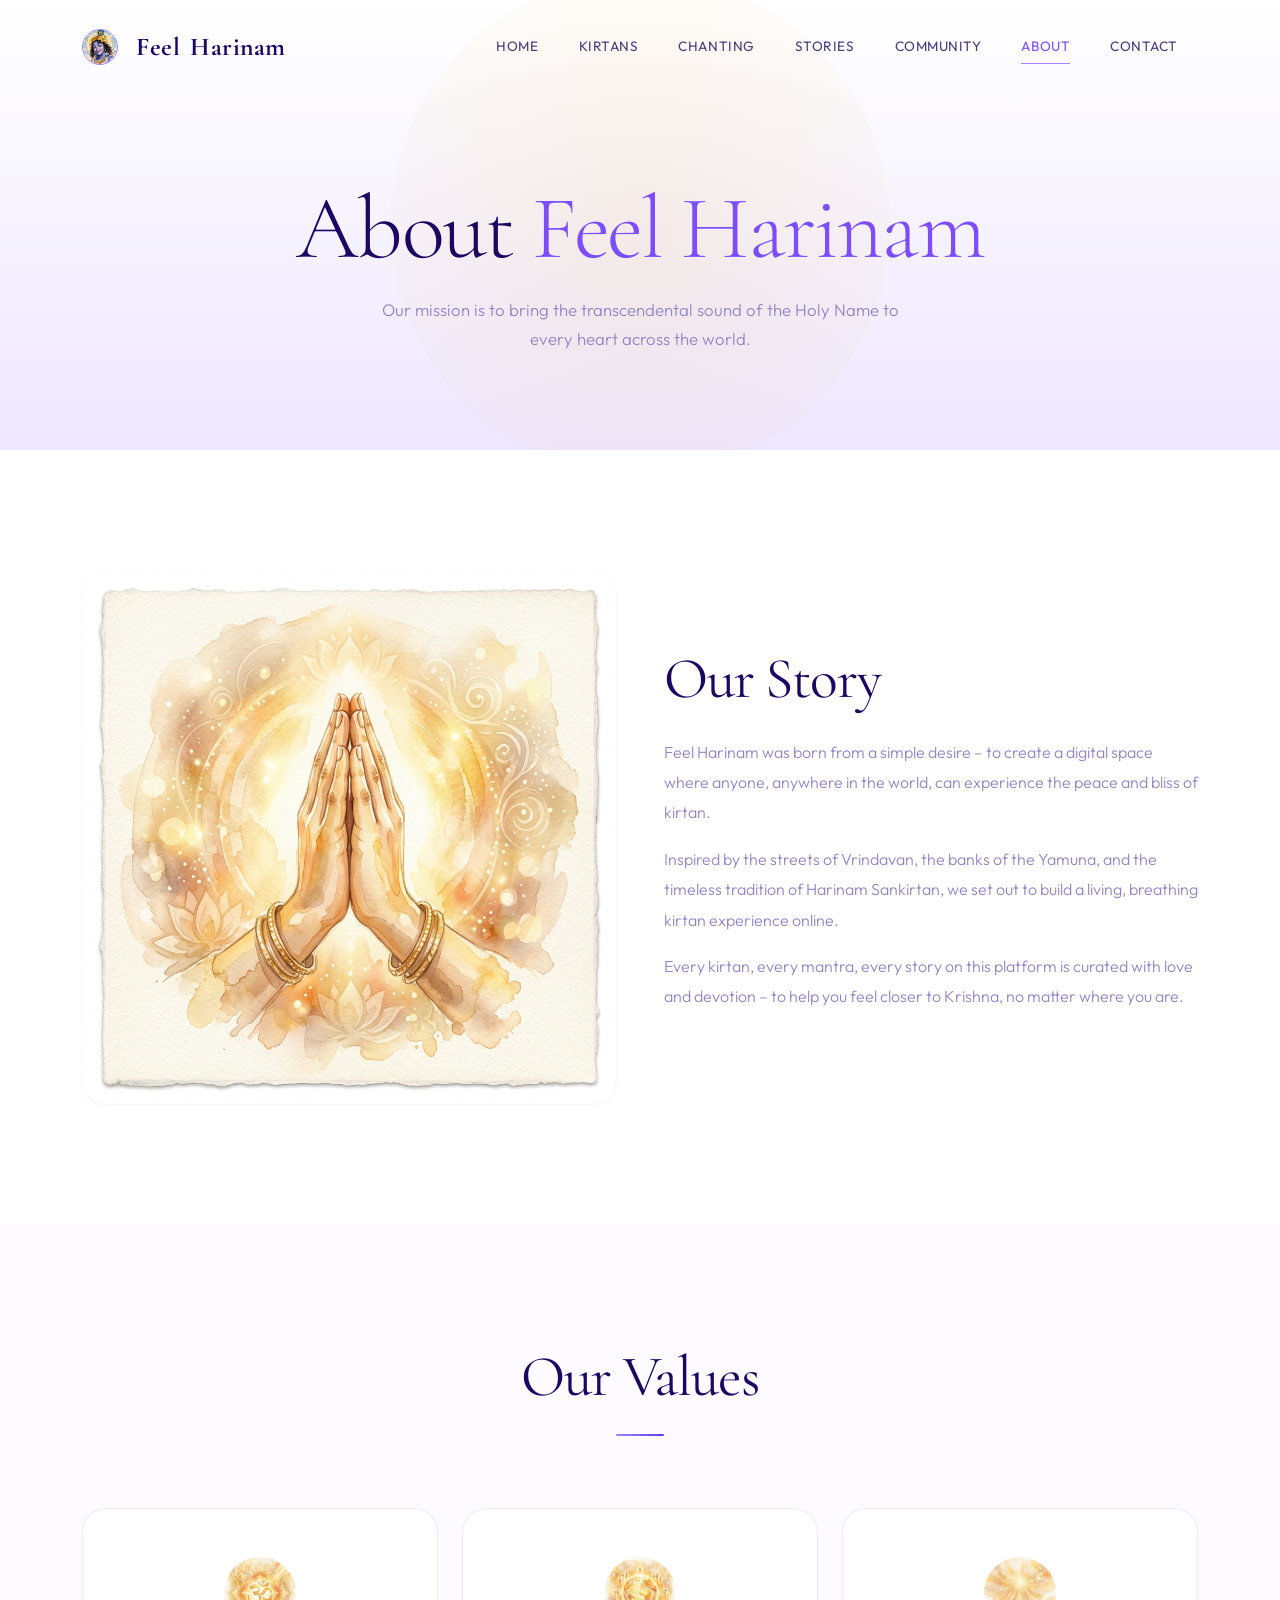
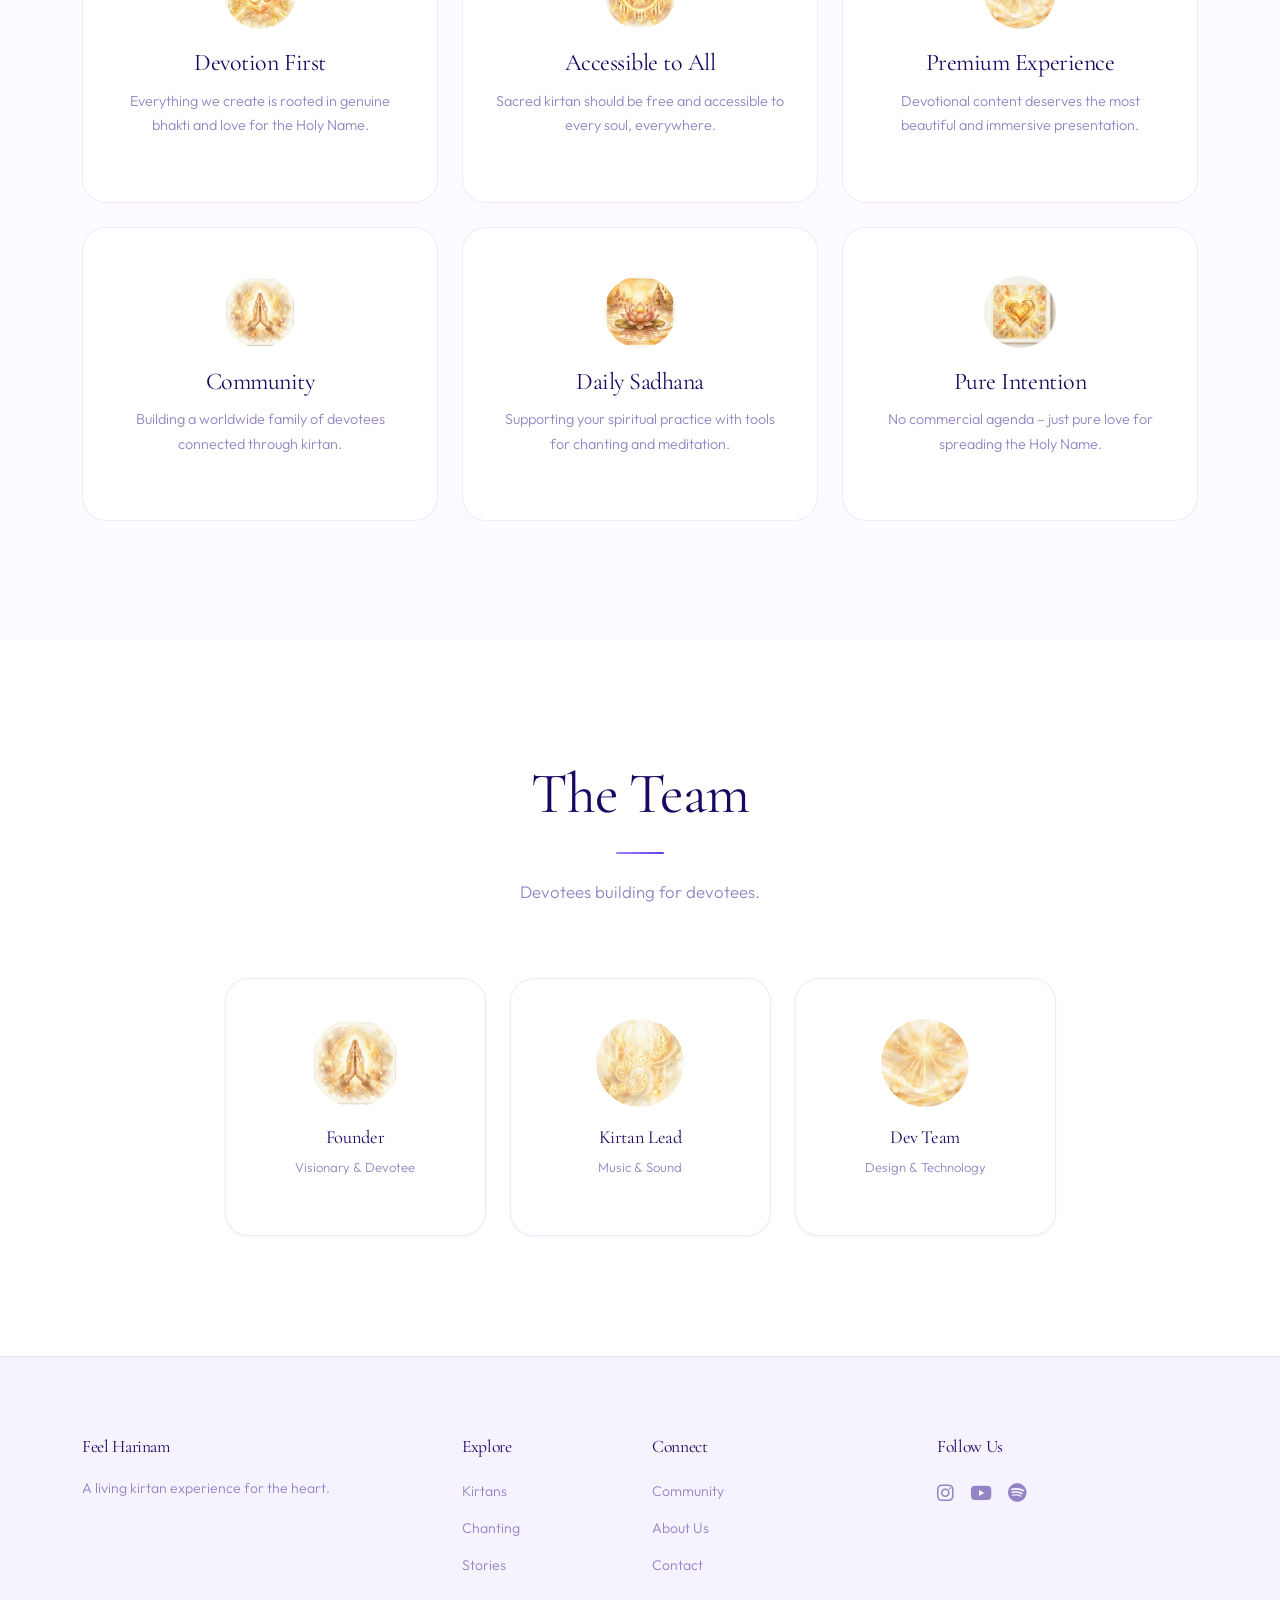
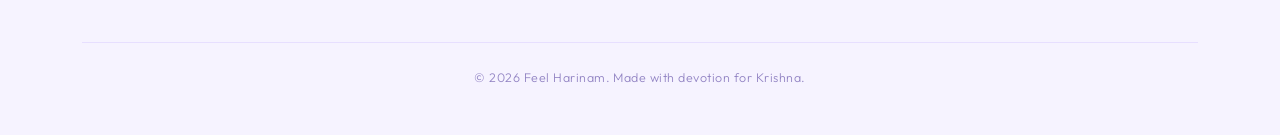
==== commit ccccc4b3: "update social media links in footer across multiple HTML files" ====
--- a/about.html
+++ b/about.html
@@ -155,7 +155,7 @@
       <div class="col-md-4"><h5>Feel Harinam</h5><p>A living kirtan experience for the heart.</p></div>
       <div class="col-md-2"><h5>Explore</h5><ul class="footer-links"><li><a href="kirtans.html">Kirtans</a></li><li><a href="chanting.html">Chanting</a></li><li><a href="stories.html">Stories</a></li></ul></div>
       <div class="col-md-3"><h5>Connect</h5><ul class="footer-links"><li><a href="community.html">Community</a></li><li><a href="about.html">About Us</a></li><li><a href="contact.html">Contact</a></li></ul></div>
-      <div class="col-md-3"><h5>Follow Us</h5><div class="d-flex gap-3 mt-2"><a href="#" style="font-size:1.2rem"><i class="fab fa-instagram"></i></a><a href="#" style="font-size:1.2rem"><i class="fab fa-youtube"></i></a><a href="#" style="font-size:1.2rem"><i class="fab fa-whatsapp"></i></a></div></div>
+      <div class="col-md-3"><h5>Follow Us</h5><div class="d-flex gap-3 mt-2"><a href="http://instagram.com/harinamaevakevalam" target="_blank" rel="noopener noreferrer" style="font-size:1.2rem"><i class="fab fa-instagram"></i></a><a href="https://www.youtube.com/@Hari-namaevakevalam" target="_blank" rel="noopener noreferrer" style="font-size:1.2rem"><i class="fab fa-youtube"></i></a><a href="http://open.spotify.com/artist/0MhdmOuZhIQkAYJIBxpRJv" target="_blank" rel="noopener noreferrer" style="font-size:1.2rem"><i class="fab fa-spotify"></i></a></div></div>
     </div>
     <div class="footer-bottom"><p>© 2026 Feel Harinam. Made with devotion for Krishna.</p></div>
   </div>
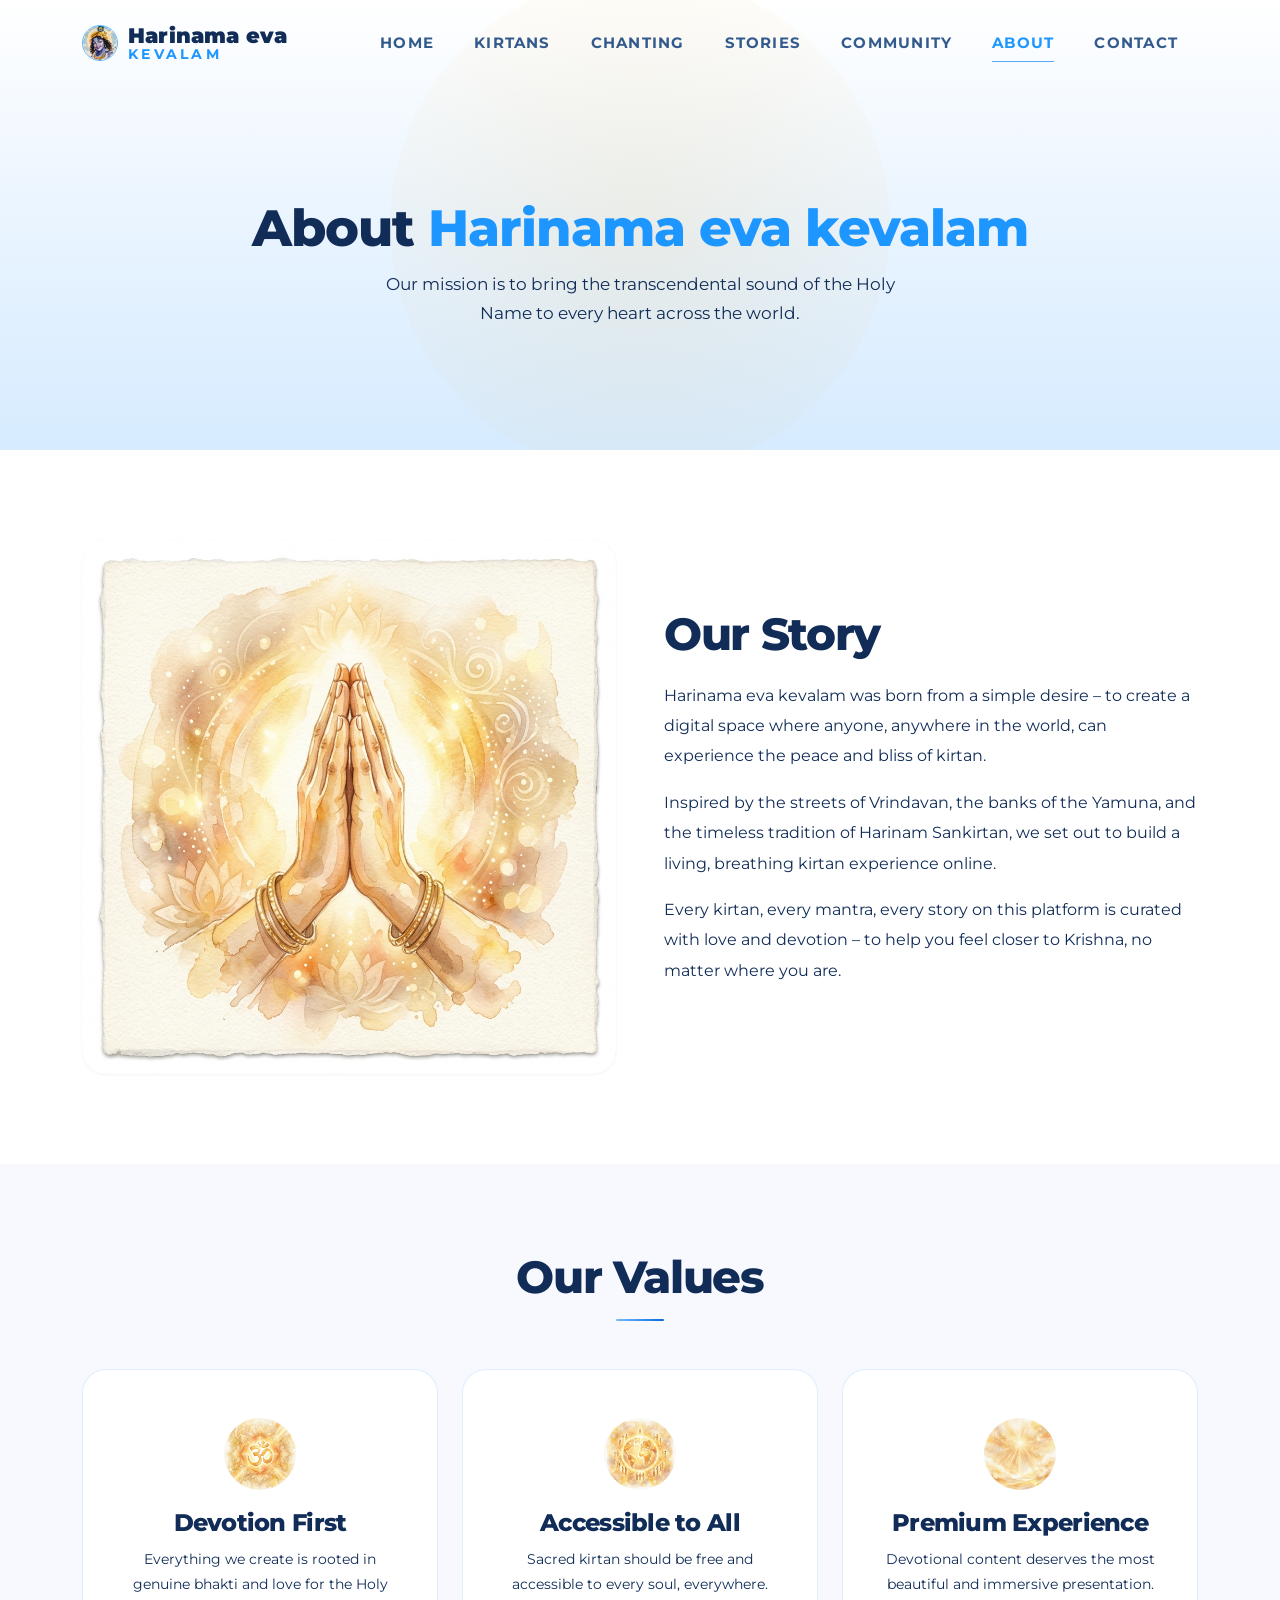
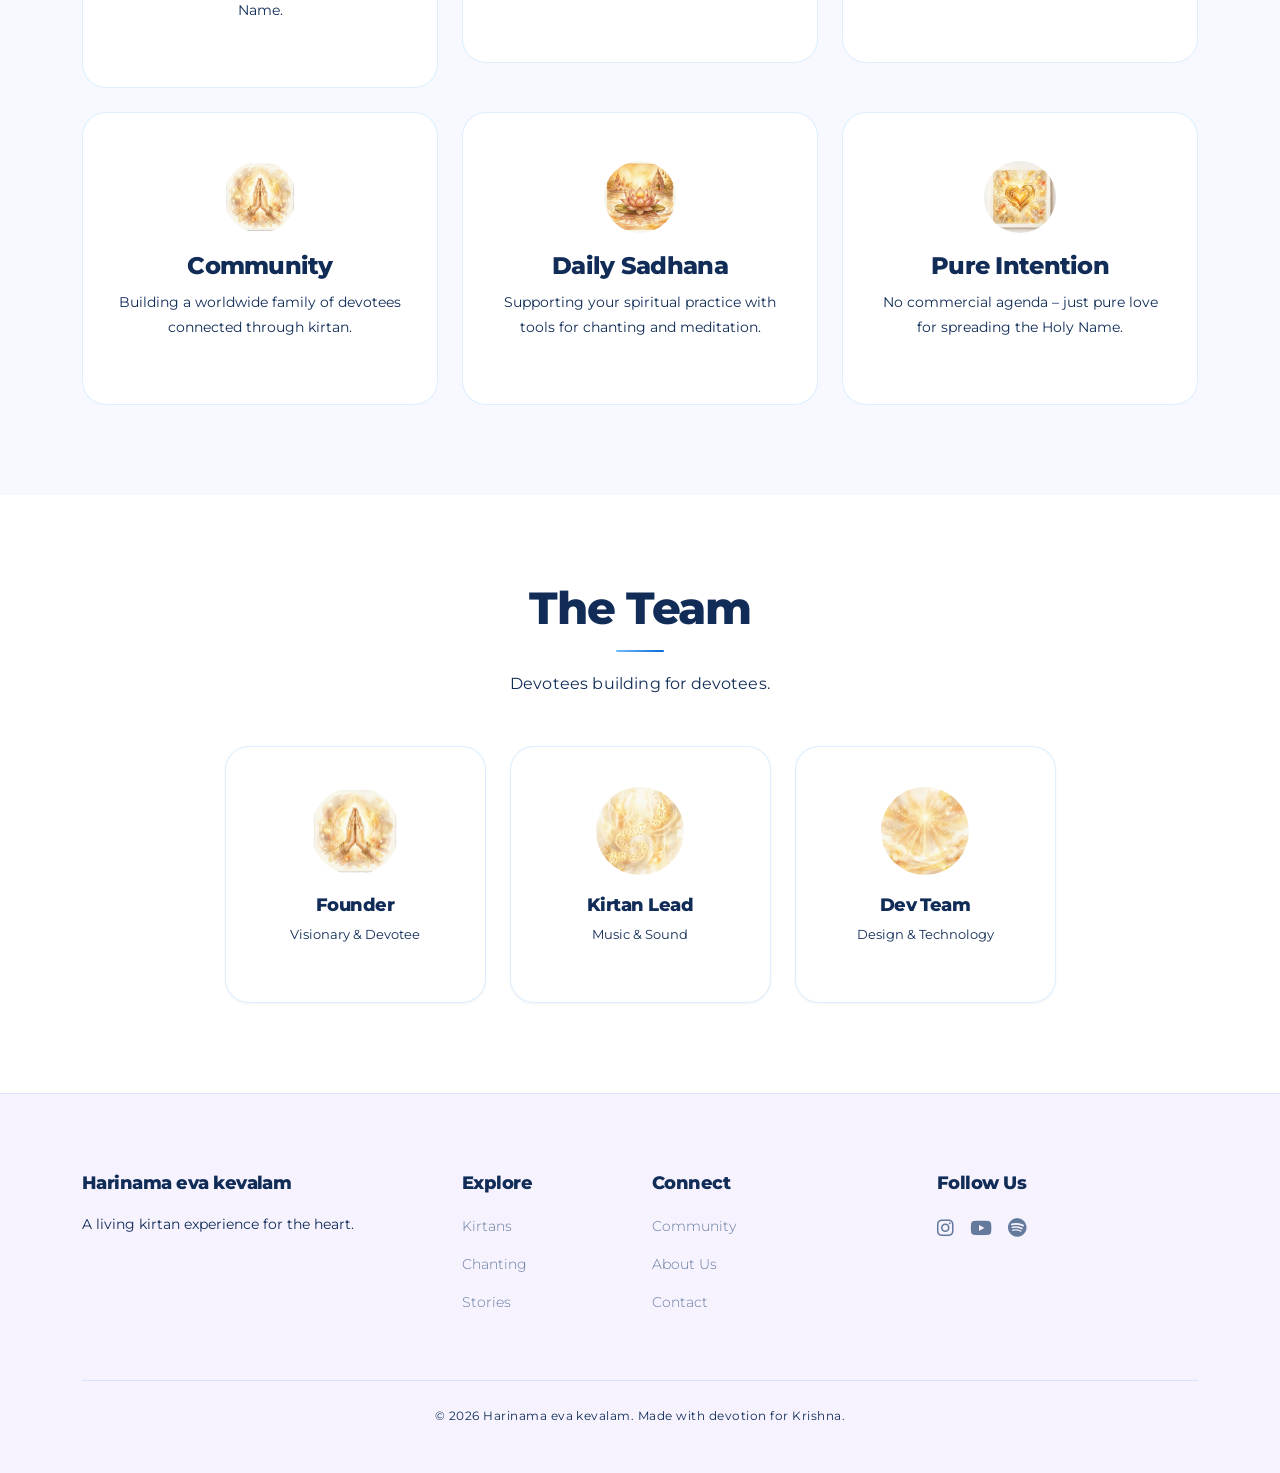
==== commit a364d3ae: "Refactor styles and update branding to "Harinama eva kevalam" - Updated CSS styles for a new light b" ====
--- a/about.html
+++ b/about.html
@@ -3,13 +3,38 @@
 <head>
   <meta charset="UTF-8">
   <meta name="viewport" content="width=device-width, initial-scale=1.0">
-  <meta name="description" content="About Feel Harinam – Our mission to spread divine kirtan worldwide.">
-  <title>About Us – Feel Harinam</title>
+  <meta name="description" content="About Harinama eva kevalam – Our mission to spread divine kirtan worldwide.">
+  <meta name="robots" content="index, follow">
+  <link rel="canonical" href="/about.html">
+  <meta property="og:type" content="website">
+  <meta property="og:title" content="About – Harinama eva kevalam">
+  <meta property="og:description" content="Our mission to bring the transcendental sound of the Holy Name to every heart.">
+  <meta property="og:image" content="images/logo.jpg">
+  <meta property="og:url" content="/about.html">
+  <meta name="twitter:card" content="summary_large_image">
+  <meta name="twitter:title" content="About – Harinama eva kevalam">
+  <meta name="twitter:description" content="Our mission to bring the transcendental sound of the Holy Name to every heart.">
+  <meta name="twitter:image" content="images/logo.jpg">
+  <title>About Us – Harinama eva kevalam</title>
   <link rel="icon" type="image/png" href="images/logo.jpg">
   <link href="https://cdn.jsdelivr.net/npm/bootstrap@5.3.3/dist/css/bootstrap.min.css" rel="stylesheet">
   <link rel="stylesheet" href="https://cdnjs.cloudflare.com/ajax/libs/font-awesome/6.5.1/css/all.min.css">
   <link rel="stylesheet" href="https://unpkg.com/aos@2.3.4/dist/aos.css">
   <link rel="stylesheet" href="css/style.css">
+  <script type="application/ld+json">
+  {
+    "@context": "https://schema.org",
+    "@type": "Organization",
+    "name": "Harinama eva kevalam",
+    "url": "/",
+    "logo": "images/logo.jpg",
+    "sameAs": [
+      "https://www.youtube.com/@Hari-namaevakevalam",
+      "http://instagram.com/harinamaevakevalam",
+      "http://open.spotify.com/artist/0MhdmOuZhIQkAYJIBxpRJv"
+    ]
+  }
+  </script>
 </head>
 <body>
 
@@ -24,16 +49,19 @@
 <!-- NAVBAR -->
 <nav class="navbar navbar-expand-lg navbar-custom scrolled" id="mainNav">
   <div class="container">
-    <a class="navbar-brand d-flex align-items-center" href="index.html">
-      <img src="images/logo.jpg" alt="Feel Harinam Logo" class="brand-logo me-2">
-      Feel <span>Harinam</span>
+    <a class="navbar-brand" href="index.html">
+      <img src="images/logo.jpg" alt="Harinama eva kevalam Logo" class="brand-logo">
+      <span class="brand-text">
+          <span class="brand-line-1">Harinama eva</span>
+          <span class="brand-line-2">kevalam</span>
+        </span>
     </a>
     <button class="navbar-toggler" type="button" data-bs-toggle="offcanvas" data-bs-target="#navMenu">
       <span class="navbar-toggler-icon"></span>
     </button>
     <div class="offcanvas offcanvas-end" id="navMenu">
       <div class="offcanvas-header">
-        <h5 class="offcanvas-title">Feel Harinam</h5>
+        <h5 class="offcanvas-title">Harinama eva kevalam</h5>
         <button type="button" class="btn-close" data-bs-dismiss="offcanvas"></button>
       </div>
       <div class="offcanvas-body">
@@ -54,7 +82,7 @@
 <!-- PAGE HEADER -->
 <section class="page-header">
   <div class="container">
-    <h1 data-aos="fade-up">About <span>Feel Harinam</span></h1>
+    <h1 data-aos="fade-up">About <span>Harinama eva kevalam</span></h1>
     <p data-aos="fade-up" data-aos-delay="200">Our mission is to bring the transcendental sound of the Holy Name to every heart across the world.</p>
   </div>
 </section>
@@ -70,7 +98,7 @@
       </div>
       <div class="col-lg-6" data-aos="fade-left">
         <h2 style="color:var(--text-primary);font-family:var(--font-heading);margin-bottom:24px;font-weight:400;">Our Story</h2>
-        <p style="color:var(--text-muted);margin-bottom:16px;font-weight:300;line-height:1.9;">Feel Harinam was born from a simple desire – to create a digital space where anyone, anywhere in the world, can experience the peace and bliss of kirtan.</p>
+        <p style="color:var(--text-muted);margin-bottom:16px;font-weight:300;line-height:1.9;">Harinama eva kevalam was born from a simple desire – to create a digital space where anyone, anywhere in the world, can experience the peace and bliss of kirtan.</p>
         <p style="color:var(--text-muted);margin-bottom:16px;font-weight:300;line-height:1.9;">Inspired by the streets of Vrindavan, the banks of the Yamuna, and the timeless tradition of Harinam Sankirtan, we set out to build a living, breathing kirtan experience online.</p>
         <p style="color:var(--text-muted);font-weight:300;line-height:1.9;">Every kirtan, every mantra, every story on this platform is curated with love and devotion – to help you feel closer to Krishna, no matter where you are.</p>
       </div>
@@ -152,12 +180,12 @@
 <footer class="footer">
   <div class="container">
     <div class="row g-4">
-      <div class="col-md-4"><h5>Feel Harinam</h5><p>A living kirtan experience for the heart.</p></div>
+      <div class="col-md-4"><h5>Harinama eva kevalam</h5><p>A living kirtan experience for the heart.</p></div>
       <div class="col-md-2"><h5>Explore</h5><ul class="footer-links"><li><a href="kirtans.html">Kirtans</a></li><li><a href="chanting.html">Chanting</a></li><li><a href="stories.html">Stories</a></li></ul></div>
       <div class="col-md-3"><h5>Connect</h5><ul class="footer-links"><li><a href="community.html">Community</a></li><li><a href="about.html">About Us</a></li><li><a href="contact.html">Contact</a></li></ul></div>
       <div class="col-md-3"><h5>Follow Us</h5><div class="d-flex gap-3 mt-2"><a href="http://instagram.com/harinamaevakevalam" target="_blank" rel="noopener noreferrer" style="font-size:1.2rem"><i class="fab fa-instagram"></i></a><a href="https://www.youtube.com/@Hari-namaevakevalam" target="_blank" rel="noopener noreferrer" style="font-size:1.2rem"><i class="fab fa-youtube"></i></a><a href="http://open.spotify.com/artist/0MhdmOuZhIQkAYJIBxpRJv" target="_blank" rel="noopener noreferrer" style="font-size:1.2rem"><i class="fab fa-spotify"></i></a></div></div>
     </div>
-    <div class="footer-bottom"><p>© 2026 Feel Harinam. Made with devotion for Krishna.</p></div>
+    <div class="footer-bottom"><p>© 2026 Harinama eva kevalam. Made with devotion for Krishna.</p></div>
   </div>
 </footer>
 
--- a/css/style.css
+++ b/css/style.css
@@ -1,17 +1,17 @@
-@import url('https://fonts.googleapis.com/css2?family=Cormorant+Garamond:ital,wght@0,300;0,400;0,500;0,600;0,700;1,400&family=Inter:wght@300;400;500;600&family=Outfit:wght@200;300;400;500;600&display=swap');
+@import url('https://fonts.googleapis.com/css2?family=Montserrat:wght@400;500;700;800;900&display=swap');
 
 :root {
-  /* ── Premium Light Violet & White Palette ── */
-  --violet-50: #F6F3FF;
-  --violet-100: #EDE7FF;
-  --violet-200: #DCD0FF;
-  --violet-300: #C4B0FF;
-  --violet-400: #A285FF;
-  --violet-500: #7C4DFF; /* Primary Violet */
-  --violet-600: #6536EC;
-  --violet-700: #4E21D0;
-  --violet-800: #3913A4;
-  --violet-900: #1D0662;
+  /* ── Premium Light Blue & White Palette ── */
+  --violet-50: #E9F4FF;
+  --violet-100: #D6EBFF;
+  --violet-200: #B8DBFF;
+  --violet-300: #8DCBFF;
+  --violet-400: #5EB8FF;
+  --violet-500: #1E96FF; /* Primary Blue */
+  --violet-600: #1070D7;
+  --violet-700: #0B55A8;
+  --violet-800: #073d79;
+  --violet-900: #041f45;
 
   /* ── Neutral & Surface Colors ── */
   --white: #ffffff;
@@ -19,27 +19,32 @@
   --cream-100: #F6F3FF;
   --cream-200: #EDE7FF;
   --cream-300: #DCD0FF;
-  --warm-gray-100: #FDFBFF;
-  --warm-gray-200: #F6F3FF;
-  --warm-gray-300: #EDE7FF;
-  --warm-gray-400: #C4B0FF;
-  --warm-gray-500: #9385C4;
-  --warm-gray-600: #6B5D9E;
-  --warm-gray-700: #493C79;
-  --warm-gray-800: #291D56;
-  --warm-gray-900: #1D0662;
+  --warm-gray-100: #F7F9FF;
+  --warm-gray-200: #EEF4FF;
+  --warm-gray-300: #DCE9FF;
+  --warm-gray-400: #B5D3FF;
+  --warm-gray-500: #8CB3E3;
+  --warm-gray-600: #688CC2;
+  --warm-gray-700: #456D9F;
+  --warm-gray-800: #2B4A78;
+  --warm-gray-900: #162E54;
+
+  /* Accent blue and white palette */
+  --brand-blue: #1E96FF;
+  --brand-blue-light: #74BEFF;
+  --brand-blue-dark: #0668D9;
 
   /* Map old saffron variables for safety & compatibility */
-  --saffron-50: var(--violet-50);
-  --saffron-100: var(--violet-100);
-  --saffron-200: var(--violet-200);
-  --saffron-300: var(--violet-300);
-  --saffron-400: var(--violet-400);
-  --saffron-500: var(--violet-500);
-  --saffron-600: var(--violet-600);
-  --saffron-700: var(--violet-700);
-  --saffron-800: var(--violet-800);
-  --saffron-900: var(--violet-900);
+  --saffron-50: var(--cream-50);
+  --saffron-100: var(--brand-blue-light);
+  --saffron-200: #D0E7FF;
+  --saffron-300: #A0D1FF;
+  --saffron-400: #58A9FF;
+  --saffron-500: var(--brand-blue);
+  --saffron-600: var(--brand-blue-dark);
+  --saffron-700: #095CB0;
+  --saffron-800: #0A4A8B;
+  --saffron-900: #083566;
 
   /* Surfaces */
   --surface: var(--white);
@@ -47,34 +52,34 @@
   --surface-warm: var(--violet-50);
 
   /* Text Colors */
-  --text-primary: #1D0662;
-  --text-secondary: #493C79;
-  --text-muted: #9385C4;
+  --text-primary: #102C57;
+  --text-secondary: #335A8C;
+  --text-muted: #647A9D;
   --text-on-dark: #ffffff;
   --text-on-saffron: #ffffff;
 
   /* Semantic */
   --glass-bg: rgba(255, 255, 255, 0.85);
-  --glass-border: rgba(124, 77, 255, 0.12);
-  --glass-warm-bg: rgba(246, 243, 255, 0.5);
+  --glass-border: rgba(30, 150, 255, 0.15);
+  --glass-warm-bg: rgba(233, 244, 255, 0.55);
 
   /* Gradients */
-  --gradient-saffron: linear-gradient(135deg, var(--violet-400), var(--violet-600));
+  --gradient-saffron: linear-gradient(135deg, var(--brand-blue-light), var(--brand-blue-dark));
   --gradient-warm: linear-gradient(180deg, var(--white), var(--violet-50));
   --gradient-subtle: linear-gradient(180deg, var(--white), var(--violet-50));
   --gradient-hero: linear-gradient(180deg, var(--white) 0%, var(--violet-50) 50%, var(--violet-100) 100%);
   --gradient-card: linear-gradient(135deg, var(--violet-50), var(--violet-100));
 
   /* Shadows */
-  --shadow-sm: 0 1px 3px rgba(29, 6, 98, 0.05);
-  --shadow-md: 0 4px 16px rgba(29, 6, 98, 0.08);
-  --shadow-lg: 0 12px 40px rgba(29, 6, 98, 0.10);
-  --shadow-xl: 0 24px 64px rgba(29, 6, 98, 0.14);
-  --shadow-saffron: 0 8px 32px rgba(124, 77, 255, 0.20);
+  --shadow-sm: 0 1px 3px rgba(16, 44, 87, 0.05);
+  --shadow-md: 0 4px 16px rgba(16, 44, 87, 0.10);
+  --shadow-lg: 0 12px 40px rgba(16, 44, 87, 0.15);
+  --shadow-xl: 0 24px 64px rgba(16, 44, 87, 0.18);
+  --shadow-saffron: 0 8px 32px rgba(30, 150, 255, 0.20);
 
   /* Typography */
-  --font-heading: 'Cormorant Garamond', serif;
-  --font-body: 'Outfit', 'Inter', sans-serif;
+  --font-heading: 'Montserrat', 'Outfit', 'Inter', sans-serif;
+  --font-body: 'Montserrat', 'Outfit', 'Inter', sans-serif;
 
   /* Motion */
   --ease-out: cubic-bezier(0.16, 1, 0.3, 1);
@@ -102,35 +107,56 @@
   overflow-x: hidden;
 }
 
+h1, h2, h3, h4, h5, h6 {
+  font-family: var(--font-heading) !important;
+  font-weight: 800 !important;
+  line-height: 1.05;
+  letter-spacing: -0.03em;
+  color: var(--text-primary) !important;
+}
+
+h1 span,
+h2 span,
+h3 span,
+h4 span,
+h5 span,
+h6 span {
+  color: var(--brand-blue) !important;
+}
+
+h1 { font-size: clamp(3rem, 5vw, 4.5rem); line-height: 0.98; }
+h2 { font-size: clamp(2.25rem, 3.5vw, 3rem); line-height: 1.0; }
+h3 { font-size: clamp(1.75rem, 2.6vw, 2.25rem); line-height: 1.05; }
+
 body {
-  font-family: var(--font-body);
+  font-family: var(--font-body) !important;
   background: var(--surface);
-  color: var(--text-primary);
+  color: var(--text-primary) !important;
   overflow-x: hidden;
-  line-height: 1.7;
+  line-height: 1.75;
   -webkit-font-smoothing: antialiased;
   -moz-osx-font-smoothing: grayscale;
-  font-weight: 300;
-}
-
-h1, h2, h3, h4, h5 {
-  font-family: var(--font-heading);
-  font-weight: 400;
-  line-height: 1.15;
-  letter-spacing: -0.02em;
-}
-
-h1 { font-size: clamp(3rem, 7vw, 6rem); }
-h2 { font-size: clamp(2.2rem, 4.5vw, 4rem); }
-h3 { font-size: clamp(1.5rem, 3vw, 2.2rem); }
+  font-weight: 400 !important;
+}
+
+p,
+li,
+input,
+textarea,
+button,
+label {
+  font-family: var(--font-body) !important;
+  color: var(--text-primary) !important;
+  font-weight: 400 !important;
+}
 
 a {
-  color: var(--saffron-500);
+  color: var(--brand-blue);
   text-decoration: none;
   transition: var(--transition);
 }
 
-a:hover { color: var(--saffron-400); }
+a:hover { color: var(--brand-blue-light); }
 
 ::selection {
   background: var(--saffron-200);
@@ -139,32 +165,37 @@
 
 /* ===== SECTION UTILITIES ===== */
 .section-padding {
-  padding: 120px 0;
+  padding: 90px 0;
 }
 
 .section-title {
   text-align: center;
-  margin-bottom: 72px;
+  margin-bottom: 48px;
 }
 
 .section-title h2 {
   color: var(--text-primary);
-  margin-bottom: 16px;
+  margin-bottom: 14px;
+  font-size: clamp(2.25rem, 3.5vw, 3rem);
+  font-weight: 800;
+  letter-spacing: -0.03em;
+  line-height: 1.05;
 }
 
 .section-title p {
   color: var(--text-muted);
-  font-size: 1.05rem;
+  font-size: 1rem;
   max-width: 520px;
   margin: 0 auto;
-  font-weight: 300;
+  font-weight: 400;
+  letter-spacing: 0.01em;
 }
 
 .section-title .divider {
   width: 48px;
   height: 2px;
   background: var(--gradient-saffron);
-  margin: 24px auto;
+  margin: 18px auto;
   border-radius: 2px;
 }
 
@@ -240,13 +271,27 @@
 }
 
 .brand-text {
-  display: inline-block;
-  line-height: 1;
-}
-
-.brand-text span {
-  color: var(--violet-500);
-  font-weight: 700 !important;
+  display: flex;
+  flex-direction: column;
+  gap: 0;
+  line-height: 1.05;
+  align-items: flex-start;
+}
+
+.brand-line-1 {
+  font-size: 1.3rem;
+  font-weight: 900;
+  letter-spacing: 0.01em;
+  color: var(--text-primary);
+}
+
+.brand-line-2 {
+  font-size: 0.85rem;
+  font-weight: 700;
+  letter-spacing: 0.24em;
+  text-transform: uppercase;
+  color: var(--brand-blue);
+  align-self: flex-start;
 }
 
 .navbar-brand:hover .brand-logo {
@@ -293,22 +338,44 @@
 
 .navbar-custom .navbar-brand {
   font-family: var(--font-heading);
-  font-size: 1.6rem;
   color: var(--text-primary) !important;
-  font-weight: 700 !important;
-  letter-spacing: 0.02em;
+  font-weight: 900 !important;
+  letter-spacing: 0.03em;
   display: inline-flex !important;
   align-items: center;
   gap: 10px;
+  min-width: 0;
+  flex-shrink: 1;
+}
+
+.navbar-custom .navbar-brand .brand-logo {
+  margin-right: 0 !important;
+}
+
+.navbar-custom .brand-text {
+  display: flex;
+  flex-direction: column;
+  justify-content: center;
+  gap: 0;
+  min-width: 0;
+  align-items: flex-start;
+  white-space: normal;
+}
+
+.navbar-custom .navbar-brand .brand-text {
+  display: flex;
+  flex-direction: column;
+  gap: 0;
+  align-items: flex-start;
 }
 
 .navbar-custom .nav-link {
   color: var(--text-secondary) !important;
-  font-size: 0.85rem;
-  letter-spacing: 0.04em;
+  font-size: 0.96rem;
+  letter-spacing: 0.08em;
   padding: 8px 20px !important;
   position: relative;
-  font-weight: 400;
+  font-weight: 700;
   text-transform: uppercase;
 }
 
@@ -350,7 +417,7 @@
 }
 
 .navbar-custom .navbar-toggler-icon {
-  background-image: url("data:image/svg+xml,%3csvg xmlns='http://www.w3.org/2000/svg' viewBox='0 0 30 30'%3e%3cpath stroke='%237C4DFF' stroke-width='2' stroke-linecap='round' stroke-miterlimit='10' d='M4 7h22M4 15h22M4 23h22'/%3e%3c/svg%3e") !important;
+  background-image: url("data:image/svg+xml,%3csvg xmlns='http://www.w3.org/2000/svg' viewBox='0 0 30 30'%3e%3cpath stroke='%231E96FF' stroke-width='2' stroke-linecap='round' stroke-miterlimit='10' d='M4 7h22M4 15h22M4 23h22'/%3e%3c/svg%3e") !important;
   display: inline-block;
   width: 1.5em;
   height: 1.5em;
@@ -368,7 +435,7 @@
   align-items: center;
   justify-content: center;
   overflow: hidden;
-  background: var(--cream-50);
+  background: linear-gradient(180deg, var(--white) 0%, #F4F8FF 45%, #E9F4FF 100%);
 }
 
 .hero-bg {
@@ -380,14 +447,14 @@
 .hero-bg-image {
   position: absolute;
   inset: 0;
-  background: var(--gradient-hero);
+  background: linear-gradient(180deg, rgba(255,255,255,0.98) 0%, rgba(228,245,255,0.95) 45%, rgba(233,244,255,0.92) 100%);
   opacity: 1;
 }
 
 .hero-overlay {
   position: absolute;
   inset: 0;
-  background: radial-gradient(ellipse at 50% 80%, rgba(232, 163, 23, 0.12), transparent 70%);
+  background: radial-gradient(ellipse at 50% 80%, rgba(30, 150, 255, 0.12), transparent 65%);
   z-index: 1;
 }
 
@@ -407,7 +474,7 @@
 }
 
 .hero-content .hero-emoji {
-  width: 80px;
+  width: 90px;
   height: 80px;
   margin: 0 auto 24px;
   display: block;
@@ -418,21 +485,31 @@
 .hero-content h1 {
   color: var(--text-primary);
   margin-bottom: 24px;
-  font-weight: 300;
-  letter-spacing: -0.03em;
-}
-
-.hero-content h1 span {
-  color: var(--saffron-500);
-  font-style: italic;
+  font-size: clamp(4rem, 8vw, 7rem);
+  font-weight: 900;
+  line-height: 0.95;
+  letter-spacing: -0.045em;
+}
+
+.hero-content .hero-line-one {
+  display: block;
+  white-space: nowrap;
+  overflow-wrap: normal;
+}
+
+.hero-content .hero-line-two {
+  display: block;
+  color: #000435 !important;
+  margin-top: 0.25em;
+  font-weight: 900;
 }
 
 .hero-content .hero-sub {
   font-size: clamp(1rem, 2vw, 1.2rem);
-  color: var(--text-muted);
+  color: rgba(16, 44, 87, 0.72);
   margin-bottom: 48px;
-  font-weight: 300;
-  letter-spacing: 0.04em;
+  font-weight: 500;
+  letter-spacing: 0.02em;
 }
 
 .hero-buttons {
@@ -483,13 +560,13 @@
 }
 
 .btn-outline-golden {
-  background: transparent;
-  color: var(--saffron-600);
-  border: 1.5px solid var(--saffron-300);
+  background: rgba(30, 150, 255, 0.16);
+  color: var(--brand-blue-dark);
+  border: 1.5px solid var(--brand-blue);
   padding: 14px 36px;
   border-radius: 100px;
   font-family: var(--font-body);
-  font-weight: 400;
+  font-weight: 700;
   font-size: 0.88rem;
   cursor: pointer;
   transition: var(--transition);
@@ -501,23 +578,39 @@
 }
 
 .btn-outline-golden:hover {
-  background: var(--gradient-saffron);
+  background: var(--brand-blue);
   color: var(--white);
-  border-color: var(--saffron-400);
+  border-color: var(--brand-blue-dark);
   transform: translateY(-2px);
   box-shadow: var(--shadow-saffron);
 }
 
 /* Hero variant */
 .hero .btn-outline-golden {
-  color: var(--saffron-600);
-  border-color: var(--saffron-300);
+  color: var(--brand-blue-dark);
+  border-color: var(--brand-blue);
+  background: rgba(30, 150, 255, 0.16);
 }
 
 .hero .btn-outline-golden:hover {
-  background: var(--gradient-saffron);
+  background: var(--brand-blue);
   color: var(--white);
-  border-color: var(--saffron-400);
+  border-color: var(--brand-blue-dark);
+}
+
+.btn-golden,
+.btn-outline-golden {
+  font-weight: 700 !important;
+}
+
+.btn-outline-light {
+  color: var(--text-primary) !important;
+  font-weight: 700 !important;
+}
+
+.btn-outline-light:hover,
+.btn-outline-light:focus {
+  color: var(--white) !important;
 }
 
 /* ===== GLASS CARDS ===== */
@@ -706,8 +799,9 @@
 
 .round-btn:hover,
 .round-btn.active {
+  font-weight: bold !important;
   background: var(--gradient-saffron);
-  color: var(--white);
+  color: white !important;
   border-color: var(--saffron-400);
   box-shadow: var(--shadow-saffron);
 }
@@ -985,11 +1079,15 @@
 .page-header h1 {
   color: var(--text-primary);
   margin-bottom: 16px;
-  font-weight: 300;
+  font-weight: 800;
+  letter-spacing: -0.02em;
+  line-height: 1.02;
+  font-size: clamp(2.8rem, 4vw, 4rem);
+  font-family: var(--font-heading) !important;
 }
 
 .page-header h1 span {
-  color: var(--saffron-500);
+  color: var(--brand-blue) !important;
 }
 
 .page-header p {
@@ -997,7 +1095,7 @@
   font-size: 1.05rem;
   max-width: 520px;
   margin: 0 auto;
-  font-weight: 300;
+  font-weight: 400 !important;
 }
 
 /* ===== CONTACT FORM ===== */
@@ -1115,12 +1213,21 @@
 
 /* ===== RESPONSIVE ===== */
 @media(max-width: 1199px) {
-  .section-padding { padding: 100px 0; }
+  .section-padding { padding: 80px 0; }
 }
 
 @media(max-width: 991px) {
-  .section-padding { padding: 80px 0; }
-  .hero-content h1 { font-size: 2.8rem; }
+  .section-padding { padding: 70px 0; }
+  .hero-content h1 { font-size: 3.25rem; }
+  .navbar-custom { padding: 16px 16px; }
+  .navbar-custom .navbar-brand { font-size: 1.15rem; }
+  .navbar-custom .brand-text { gap: 3px; }
+  .navbar-custom .navbar-toggler { margin-left: auto; }
+  .navbar-custom .navbar-brand { flex-wrap: wrap; }
+  .navbar-custom .brand-text { min-width: 0; }
+  .brand-logo { height: 34px !important; width: 34px !important; }
+  .brand-line-1 { font-size: 1.1rem; }
+  .brand-line-2 { font-size: 0.78rem; }
 
   .navbar-custom .offcanvas {
     background: var(--white) !important;
@@ -1180,8 +1287,12 @@
 }
 
 @media(max-width: 767px) {
-  .section-padding { padding: 64px 0; }
-  .hero-content h1 { font-size: 2.2rem; }
+  .section-padding { padding: 54px 0; }
+  .hero-content h1 { font-size: 2.8rem; }
+  .navbar-custom .navbar-brand { font-size: 1rem; }
+  .brand-logo { height: 32px !important; width: 32px !important; }
+  .brand-line-1 { font-size: 0.95rem; }
+  .brand-line-2 { font-size: 0.72rem; }
 
   .hero-buttons {
     flex-direction: column;
@@ -1245,8 +1356,14 @@
 
 @media(max-width: 480px) {
   .section-padding { padding: 48px 0; }
-  .hero-content h1 { font-size: 1.8rem; }
-  .hero-content .hero-sub { font-size: 0.9rem; margin-bottom: 32px; }
+  .hero-content h1 { font-size: 2.1rem; }
+  .hero-content .hero-line-one { white-space: normal; }
+  .hero-content .hero-sub { font-size: 0.95rem; margin-bottom: 32px; }
+  .brand-logo { height: 28px !important; width: 28px !important; }
+  .brand-line-1 { font-size: 0.9rem; }
+  .brand-line-2 { font-size: 0.65rem; }
+  .navbar-custom .brand-line-1 { font-size: 0.95rem; }
+  .navbar-custom .brand-line-2 { font-size: 0.7rem; }
 
   .hero-content .hero-emoji {
     width: 60px;
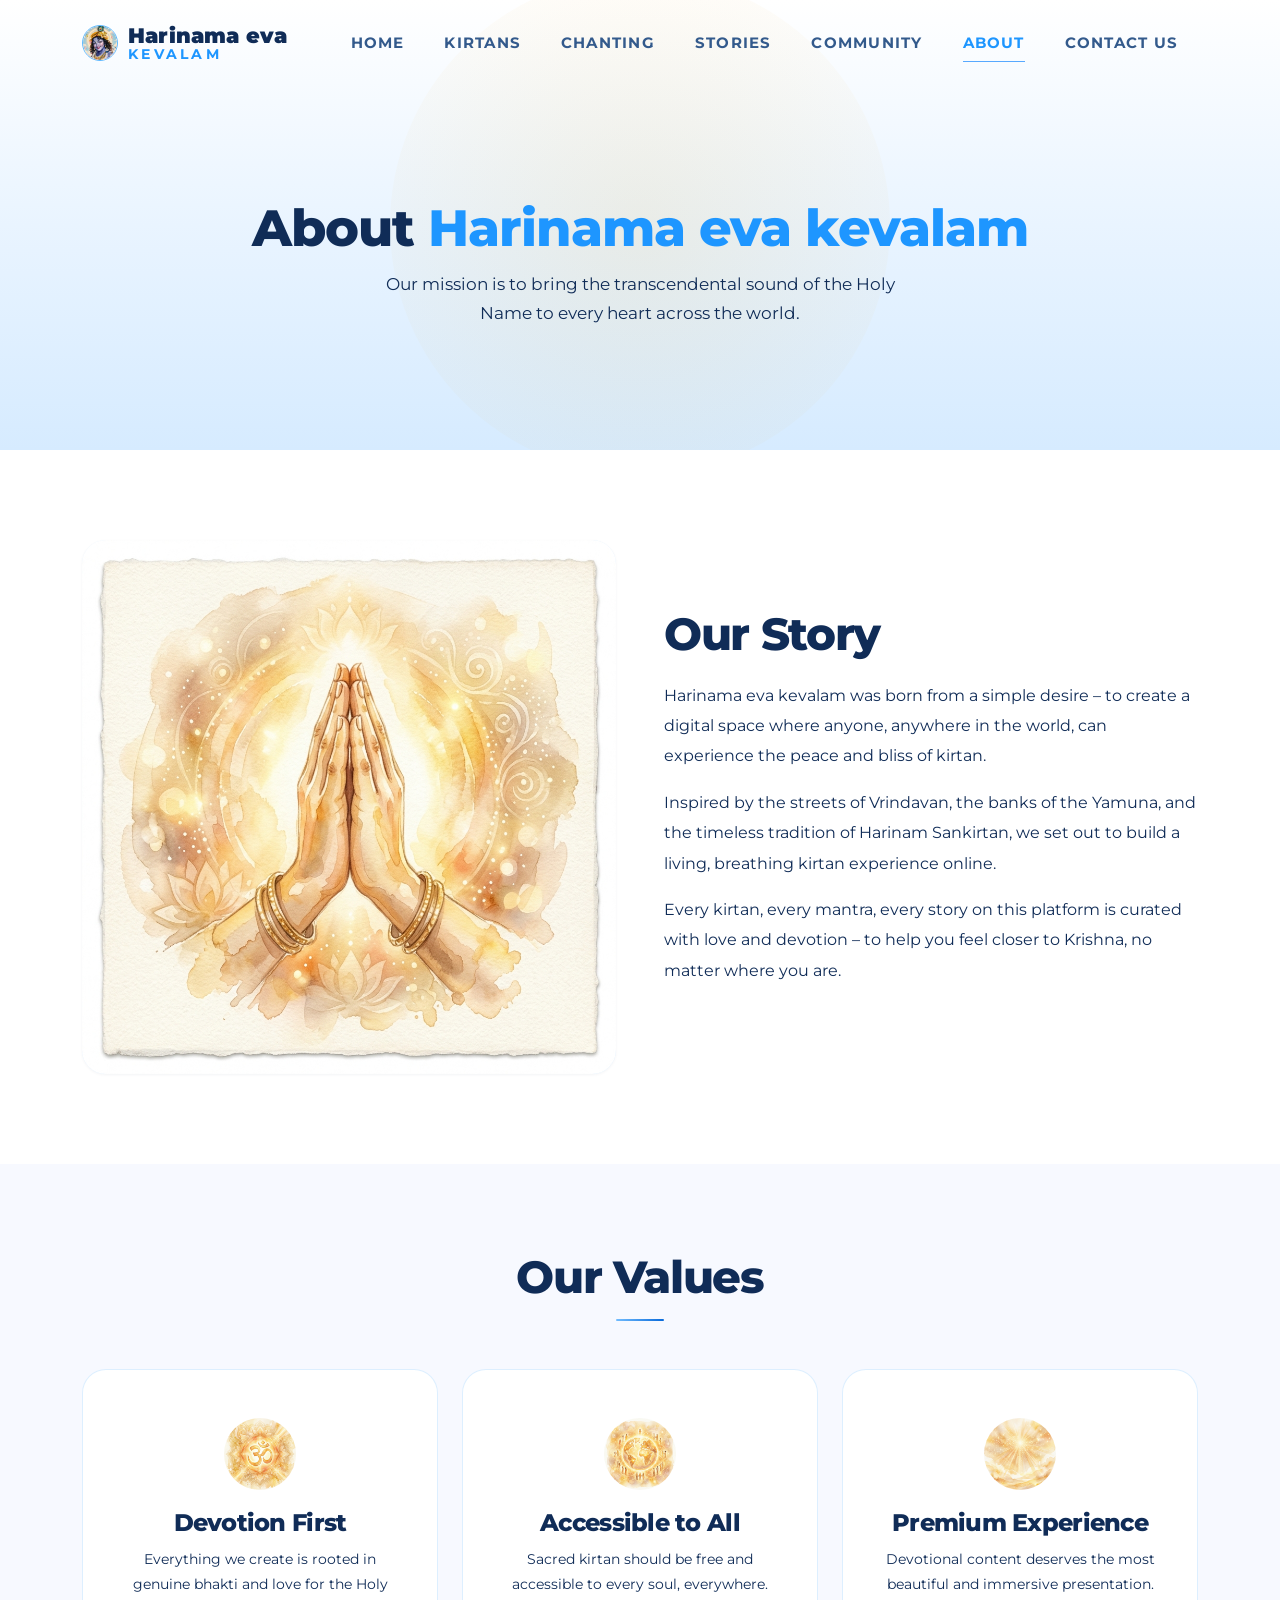
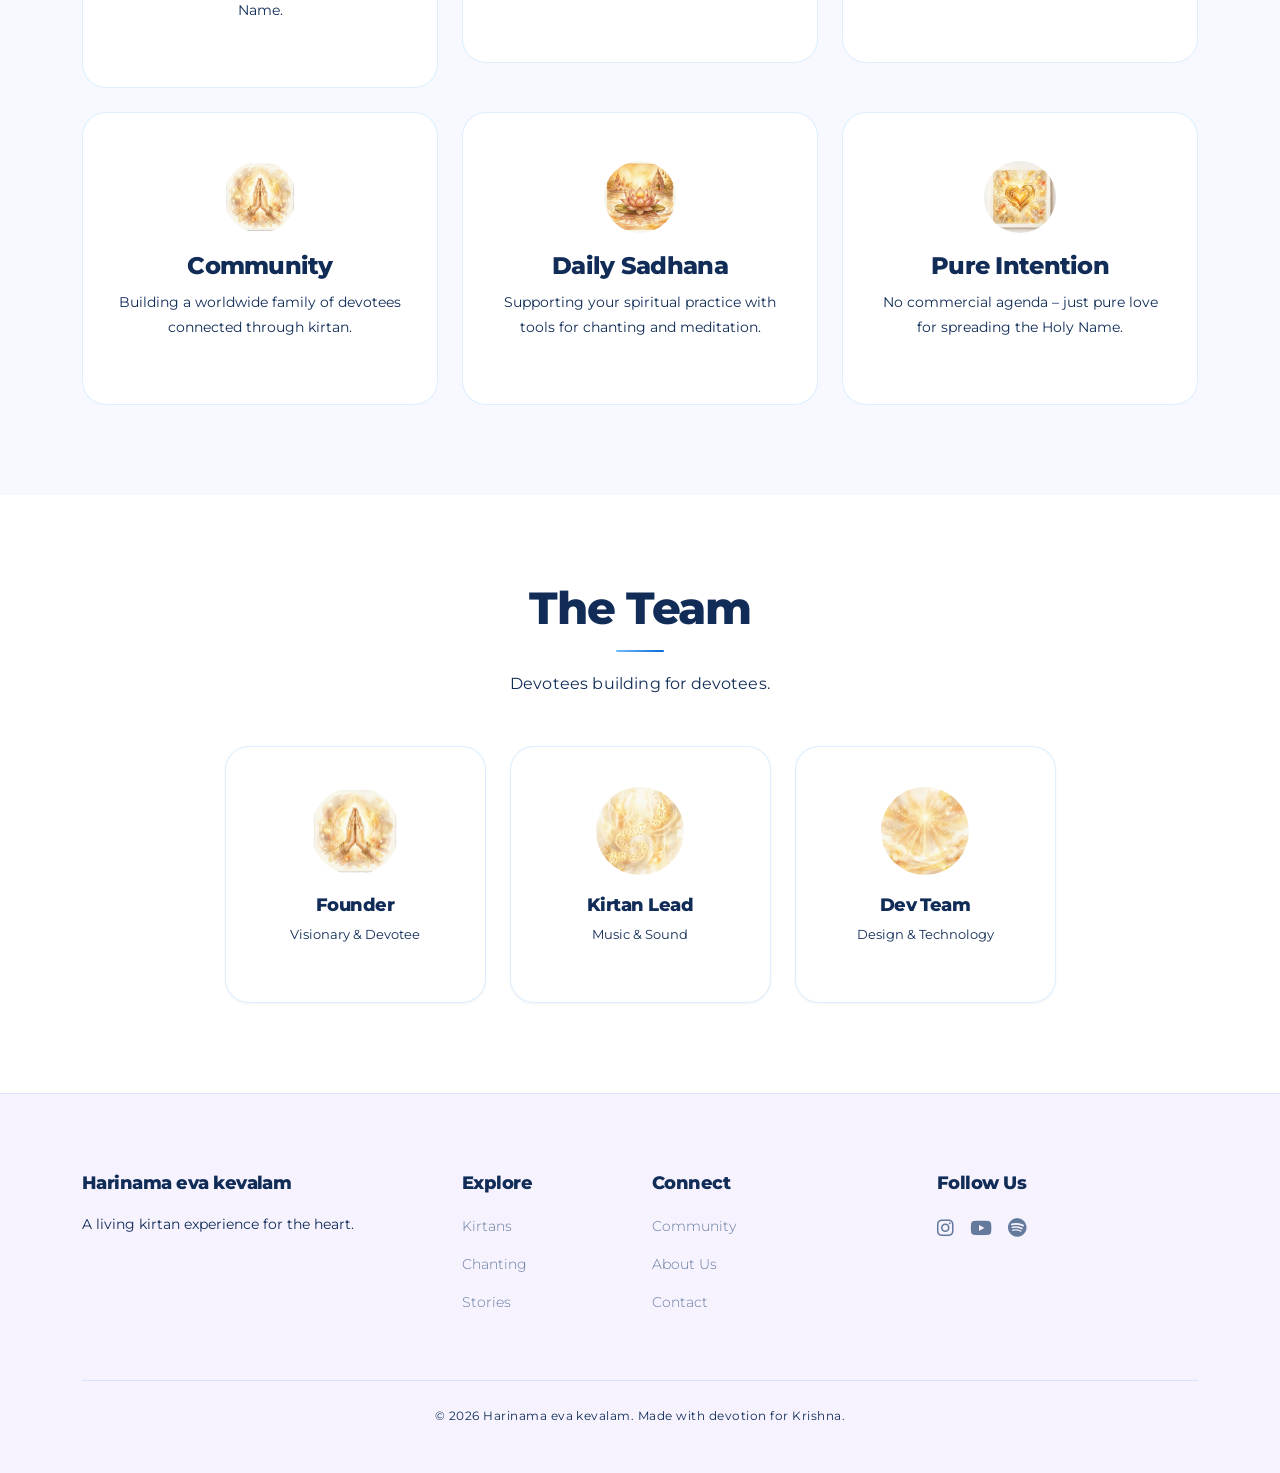
==== commit ef28edf6: "update contact link text to "Contact us" for consistency across pages" ====
--- a/about.html
+++ b/about.html
@@ -72,7 +72,7 @@
           <li class="nav-item"><a class="nav-link" href="stories.html">Stories</a></li>
           <li class="nav-item"><a class="nav-link" href="community.html">Community</a></li>
           <li class="nav-item"><a class="nav-link active" href="about.html">About</a></li>
-          <li class="nav-item"><a class="nav-link" href="contact.html">Contact</a></li>
+          <li class="nav-item"><a class="nav-link" href="contact.html">Contact us</a></li>
         </ul>
       </div>
     </div>
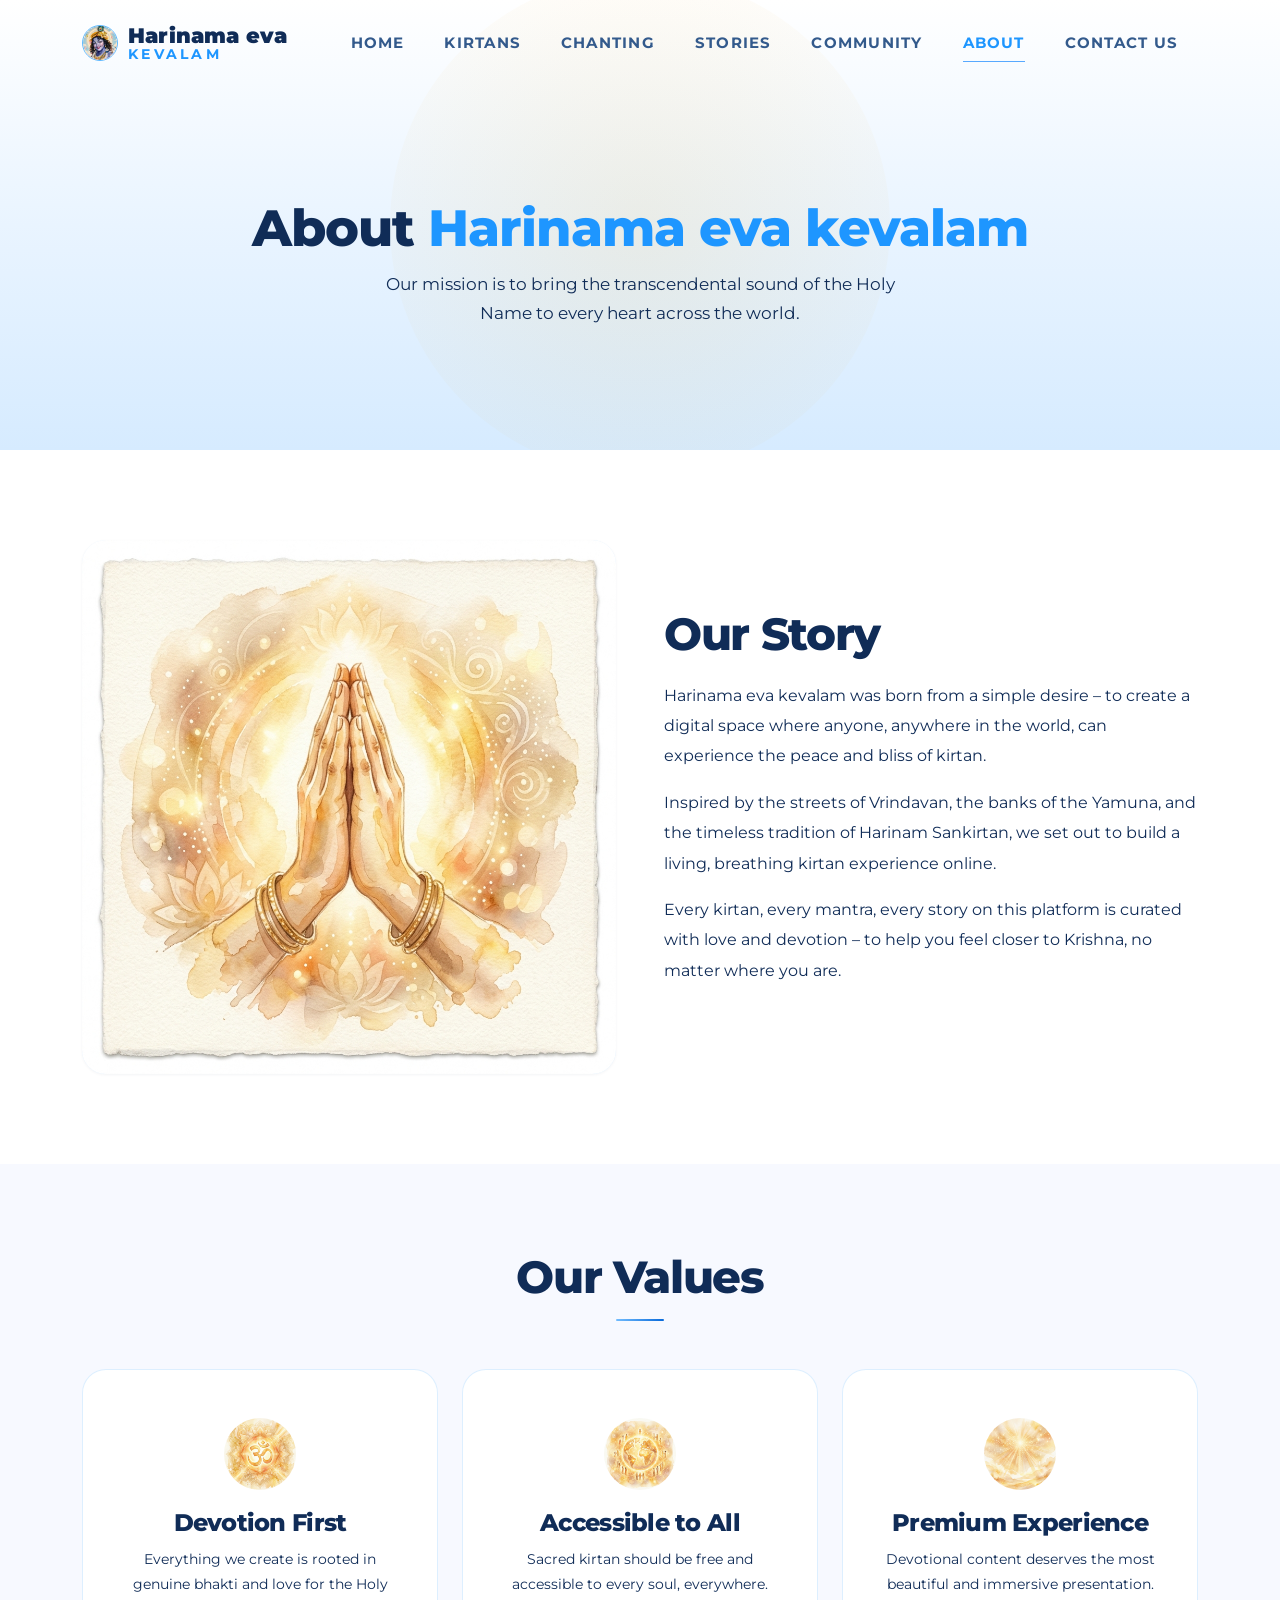
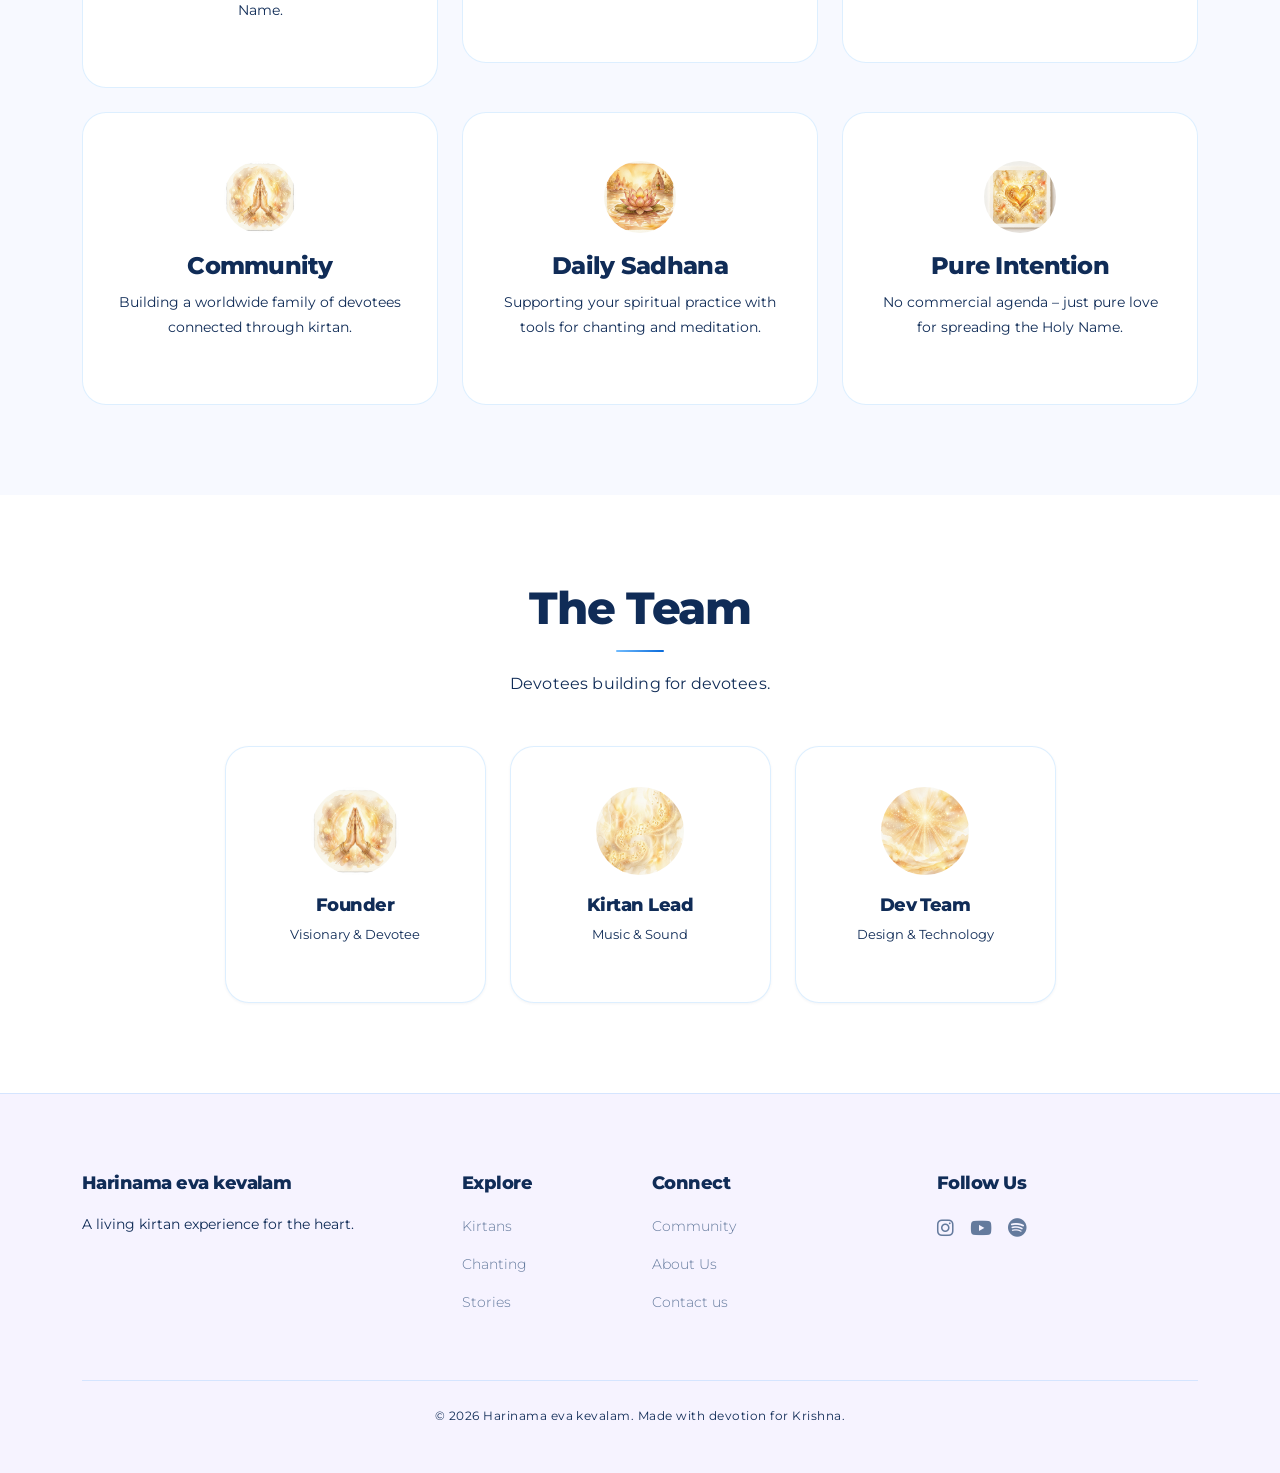
==== commit 82ef1649: "refactor: update footer responsiveness and styling across all pages" ====
--- a/about.html
+++ b/about.html
@@ -180,10 +180,10 @@
 <footer class="footer">
   <div class="container">
     <div class="row g-4">
-      <div class="col-md-4"><h5>Harinama eva kevalam</h5><p>A living kirtan experience for the heart.</p></div>
-      <div class="col-md-2"><h5>Explore</h5><ul class="footer-links"><li><a href="kirtans.html">Kirtans</a></li><li><a href="chanting.html">Chanting</a></li><li><a href="stories.html">Stories</a></li></ul></div>
-      <div class="col-md-3"><h5>Connect</h5><ul class="footer-links"><li><a href="community.html">Community</a></li><li><a href="about.html">About Us</a></li><li><a href="contact.html">Contact</a></li></ul></div>
-      <div class="col-md-3"><h5>Follow Us</h5><div class="d-flex gap-3 mt-2"><a href="http://instagram.com/harinamaevakevalam" target="_blank" rel="noopener noreferrer" style="font-size:1.2rem"><i class="fab fa-instagram"></i></a><a href="https://www.youtube.com/@Hari-namaevakevalam" target="_blank" rel="noopener noreferrer" style="font-size:1.2rem"><i class="fab fa-youtube"></i></a><a href="http://open.spotify.com/artist/0MhdmOuZhIQkAYJIBxpRJv" target="_blank" rel="noopener noreferrer" style="font-size:1.2rem"><i class="fab fa-spotify"></i></a></div></div>
+      <div class="col-12 col-md-4"><h5>Harinama eva kevalam</h5><p>A living kirtan experience for the heart.</p></div>
+      <div class="col-6 col-md-2"><h5>Explore</h5><ul class="footer-links"><li><a href="kirtans.html">Kirtans</a></li><li><a href="chanting.html">Chanting</a></li><li><a href="stories.html">Stories</a></li></ul></div>
+      <div class="col-6 col-md-3"><h5>Connect</h5><ul class="footer-links"><li><a href="community.html">Community</a></li><li><a href="about.html">About Us</a></li><li><a href="contact.html">Contact us</a></li></ul></div>
+      <div class="col-12 col-md-3"><h5>Follow Us</h5><div class="d-flex gap-3 mt-2"><a href="http://instagram.com/harinamaevakevalam" target="_blank" rel="noopener noreferrer" style="font-size:1.2rem"><i class="fab fa-instagram"></i></a><a href="https://www.youtube.com/@Hari-namaevakevalam" target="_blank" rel="noopener noreferrer" style="font-size:1.2rem"><i class="fab fa-youtube"></i></a><a href="http://open.spotify.com/artist/0MhdmOuZhIQkAYJIBxpRJv" target="_blank" rel="noopener noreferrer" style="font-size:1.2rem"><i class="fab fa-spotify"></i></a></div></div>
     </div>
     <div class="footer-bottom"><p>© 2026 Harinama eva kevalam. Made with devotion for Krishna.</p></div>
   </div>
--- a/css/style.css
+++ b/css/style.css
@@ -475,11 +475,13 @@
 
 .hero-content .hero-emoji {
   width: 90px;
-  height: 80px;
+  height: 90px;
   margin: 0 auto 24px;
   display: block;
   border-radius: 50%;
   object-fit: cover;
+  border: 2px solid rgba(232, 163, 23, 0.25);
+  box-shadow: 0 8px 24px rgba(232, 163, 23, 0.15);
 }
 
 .hero-content h1 {
@@ -628,20 +630,27 @@
   box-shadow: var(--shadow-lg);
 }
 
+a.kirtan-link {
+  text-decoration: none !important;
+  color: inherit !important;
+  display: block;
+}
+
 /* ===== KIRTAN CARDS ===== */
 .kirtan-card {
   position: relative;
-  border-radius: var(--border-radius);
+  border-radius: 20px;
   overflow: hidden;
   background: var(--white);
-  border: 1px solid var(--glass-border);
-  transition: var(--transition);
+  border: 1px solid rgba(30, 150, 255, 0.08);
+  transition: var(--transition);
+  box-shadow: 0 4px 20px rgba(16, 44, 87, 0.04);
   cursor: pointer;
 }
 
 .kirtan-card .card-image {
   width: 100%;
-  aspect-ratio: 1/1;
+  aspect-ratio: 16/9;
   overflow: hidden;
   background: var(--gradient-card);
   display: flex;
@@ -670,12 +679,43 @@
 }
 
 .kirtan-card .play-overlay {
-  display: none !important;
+  position: absolute;
+  inset: 0;
+  background: rgba(0, 0, 0, 0.15);
+  display: flex !important;
+  align-items: center;
+  justify-content: center;
+  opacity: 0;
+  transition: opacity 0.3s ease;
+  z-index: 2;
+}
+
+.kirtan-card:hover .play-overlay {
+  opacity: 1;
+}
+
+.kirtan-card .play-btn-circle {
+  width: 58px;
+  height: 40px;
+  background: #FF0000;
+  border-radius: 10px;
+  display: flex;
+  align-items: center;
+  justify-content: center;
+  color: #ffffff;
+  font-size: 1.1rem;
+  transition: transform 0.3s cubic-bezier(0.175, 0.885, 0.32, 1.275);
+  box-shadow: 0 4px 12px rgba(255, 0, 0, 0.3);
+}
+
+.kirtan-card:hover .play-btn-circle {
+  transform: scale(1.1);
 }
 
 .kirtan-card:hover {
-  transform: translateY(-6px);
-  box-shadow: var(--shadow-lg);
+  transform: translateY(-4px);
+  box-shadow: 0 12px 32px rgba(16, 44, 87, 0.08);
+  border-color: rgba(30, 150, 255, 0.15);
 }
 
 .kirtan-card .card-info {
@@ -683,17 +723,20 @@
 }
 
 .kirtan-card .card-info h5 {
-  font-family: var(--font-heading);
-  color: var(--text-primary);
-  font-size: 1.05rem;
-  margin-bottom: 4px;
-  font-weight: 500;
+  font-family: var(--font-body);
+  color: #102c57 !important;
+  font-size: 0.95rem !important;
+  margin-bottom: 6px;
+  font-weight: 600 !important;
+  line-height: 1.3;
+  letter-spacing: -0.01em;
 }
 
 .kirtan-card .card-info p {
-  color: var(--text-muted);
-  font-size: 0.8rem;
-  font-weight: 300;
+  color: #647a9d !important;
+  font-size: 0.82rem !important;
+  font-weight: 400 !important;
+  margin-bottom: 0;
 }
 
 /* ===== CHANTING SECTION ===== */
@@ -1287,6 +1330,26 @@
 }
 
 @media(max-width: 767px) {
+  .hero {
+    min-height: 75vh !important;
+    padding-top: 100px;
+    padding-bottom: 50px;
+  }
+  h1, h2, h3, h4, h5, h6 {
+    font-weight: 700 !important;
+  }
+  .brand-line-1 {
+    font-weight: 700 !important;
+  }
+  .navbar-custom .navbar-brand {
+    font-weight: 700 !important;
+  }
+  .hero-content .hero-line-two {
+    font-weight: 700 !important;
+  }
+  .btn-golden, .btn-outline-golden {
+    font-weight: 600 !important;
+  }
   .section-padding { padding: 54px 0; }
   .hero-content h1 { font-size: 2.8rem; }
   .navbar-custom .navbar-brand { font-size: 1rem; }
@@ -1294,6 +1357,7 @@
   .brand-line-1 { font-size: 0.95rem; }
   .brand-line-2 { font-size: 0.72rem; }
 
+
   .hero-buttons {
     flex-direction: column;
     align-items: center;
@@ -1341,7 +1405,28 @@
   }
 
   .footer {
-    padding: 48px 0 24px;
+    padding: 36px 0 20px !important;
+    text-align: center;
+  }
+  .footer .d-flex {
+    justify-content: center;
+  }
+  .footer [class^="col-"] {
+    margin-bottom: 20px;
+  }
+  .footer [class^="col-"]:last-child {
+    margin-bottom: 0;
+  }
+  .footer h5 {
+    margin-bottom: 12px !important;
+    font-size: 1rem !important;
+  }
+  .footer-links li {
+    margin-bottom: 6px !important;
+  }
+  .footer-bottom {
+    margin-top: 24px;
+    padding-top: 16px;
   }
 
   .page-header {
@@ -1378,7 +1463,7 @@
   }
 
   .kirtan-card .card-info h5 {
-    font-size: 0.92rem;
+    font-size: 0.92rem !important;
   }
 
   .chanting-circle {
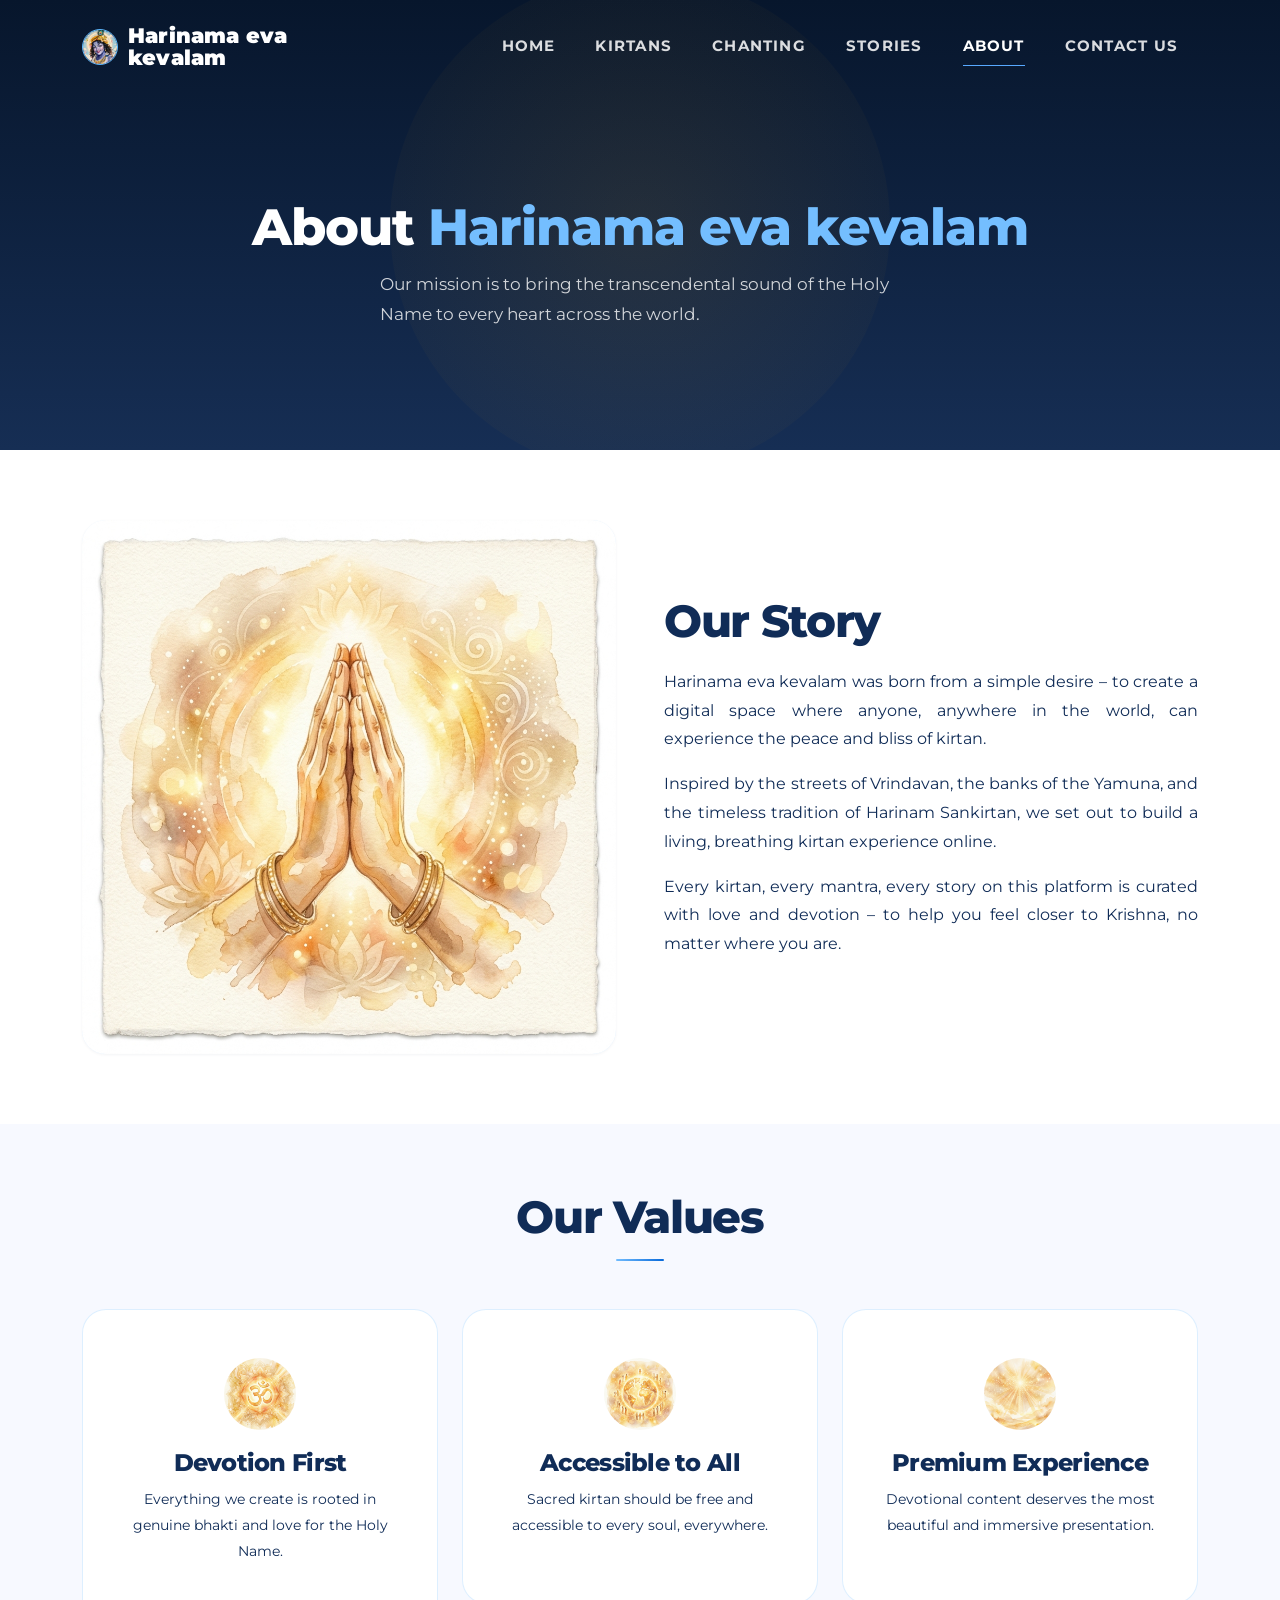
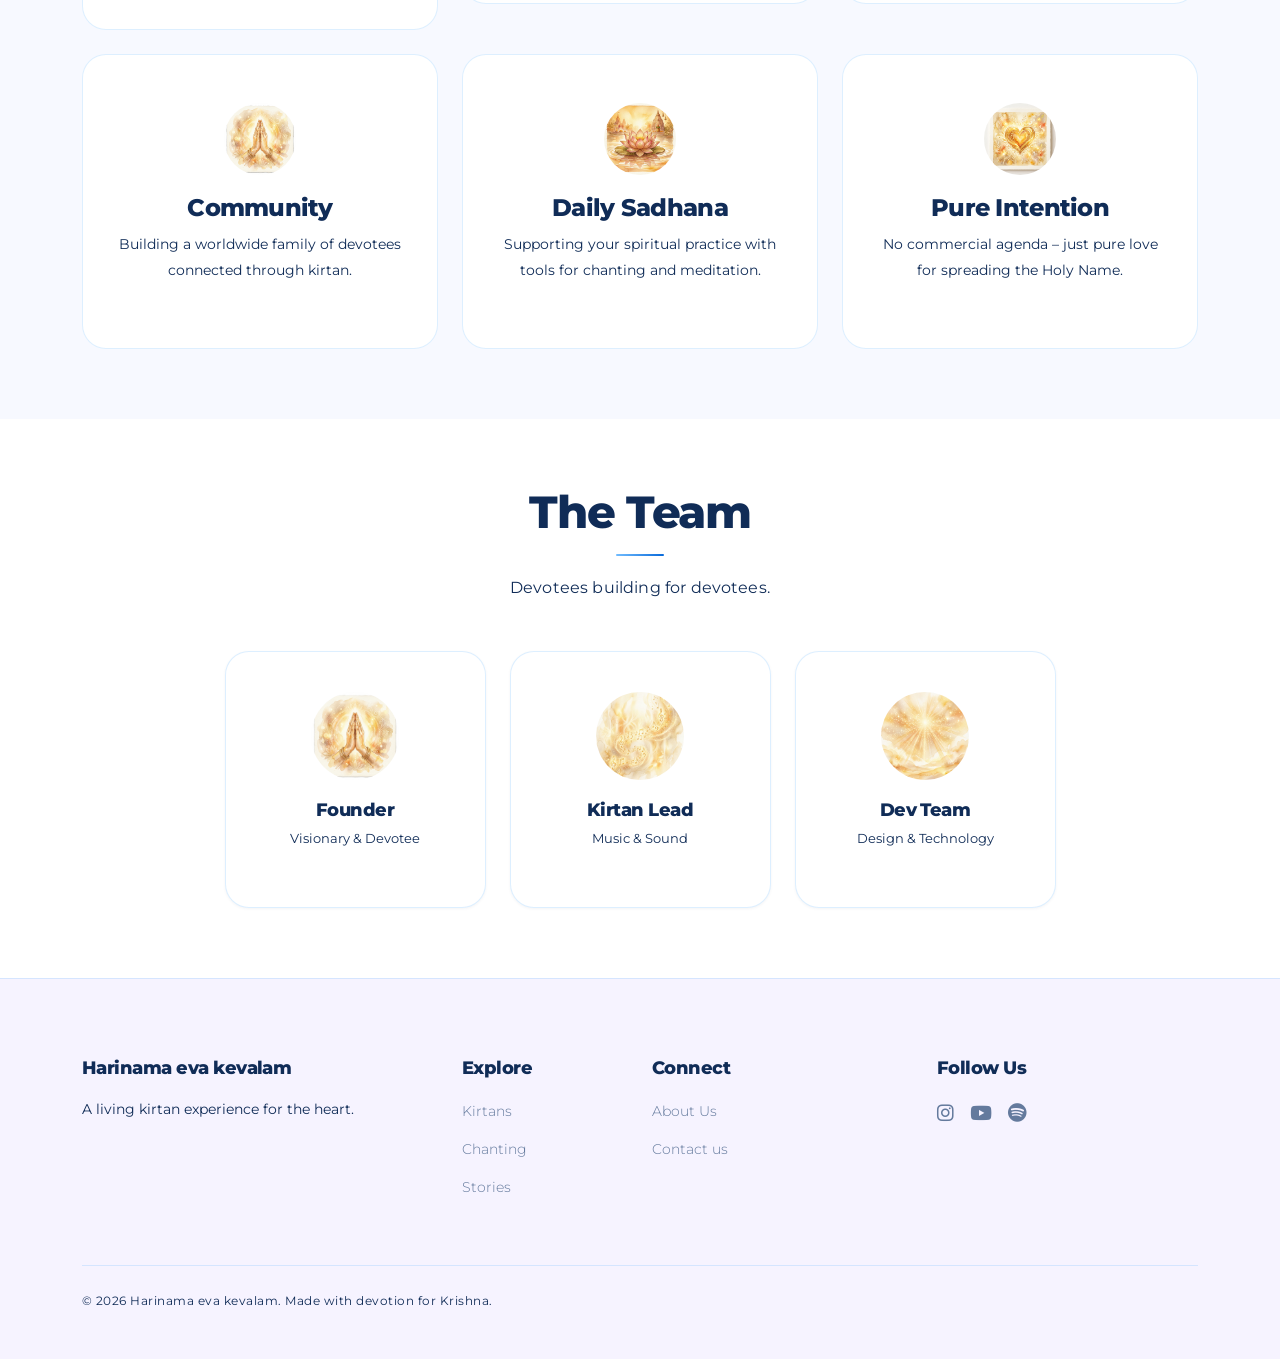
==== commit e6cc3d7a: "feat: implement new global CSS theme and remove legacy community page" ====
--- a/about.html
+++ b/about.html
@@ -47,7 +47,7 @@
 </div>
 
 <!-- NAVBAR -->
-<nav class="navbar navbar-expand-lg navbar-custom scrolled" id="mainNav">
+<nav class="navbar navbar-expand-lg navbar-custom" id="mainNav">
   <div class="container">
     <a class="navbar-brand" href="index.html">
       <img src="images/logo.jpg" alt="Harinama eva kevalam Logo" class="brand-logo">
@@ -70,7 +70,6 @@
           <li class="nav-item"><a class="nav-link" href="kirtans.html">Kirtans</a></li>
           <li class="nav-item"><a class="nav-link" href="chanting.html">Chanting</a></li>
           <li class="nav-item"><a class="nav-link" href="stories.html">Stories</a></li>
-          <li class="nav-item"><a class="nav-link" href="community.html">Community</a></li>
           <li class="nav-item"><a class="nav-link active" href="about.html">About</a></li>
           <li class="nav-item"><a class="nav-link" href="contact.html">Contact us</a></li>
         </ul>
@@ -182,7 +181,7 @@
     <div class="row g-4">
       <div class="col-12 col-md-4"><h5>Harinama eva kevalam</h5><p>A living kirtan experience for the heart.</p></div>
       <div class="col-6 col-md-2"><h5>Explore</h5><ul class="footer-links"><li><a href="kirtans.html">Kirtans</a></li><li><a href="chanting.html">Chanting</a></li><li><a href="stories.html">Stories</a></li></ul></div>
-      <div class="col-6 col-md-3"><h5>Connect</h5><ul class="footer-links"><li><a href="community.html">Community</a></li><li><a href="about.html">About Us</a></li><li><a href="contact.html">Contact us</a></li></ul></div>
+      <div class="col-6 col-md-3"><h5>Connect</h5><ul class="footer-links"><li><a href="about.html">About Us</a></li><li><a href="contact.html">Contact us</a></li></ul></div>
       <div class="col-12 col-md-3"><h5>Follow Us</h5><div class="d-flex gap-3 mt-2"><a href="http://instagram.com/harinamaevakevalam" target="_blank" rel="noopener noreferrer" style="font-size:1.2rem"><i class="fab fa-instagram"></i></a><a href="https://www.youtube.com/@Hari-namaevakevalam" target="_blank" rel="noopener noreferrer" style="font-size:1.2rem"><i class="fab fa-youtube"></i></a><a href="http://open.spotify.com/artist/0MhdmOuZhIQkAYJIBxpRJv" target="_blank" rel="noopener noreferrer" style="font-size:1.2rem"><i class="fab fa-spotify"></i></a></div></div>
     </div>
     <div class="footer-bottom"><p>© 2026 Harinama eva kevalam. Made with devotion for Krishna.</p></div>
--- a/css/style.css
+++ b/css/style.css
@@ -165,7 +165,7 @@
 
 /* ===== SECTION UTILITIES ===== */
 .section-padding {
-  padding: 90px 0;
+  padding: 70px 0;
 }
 
 .section-title {
@@ -286,11 +286,10 @@
 }
 
 .brand-line-2 {
-  font-size: 0.85rem;
-  font-weight: 700;
-  letter-spacing: 0.24em;
-  text-transform: uppercase;
-  color: var(--brand-blue);
+  font-size: 1.3rem;
+  font-weight: 900;
+  letter-spacing: 0.01em;
+  color: var(--text-primary);
   align-self: flex-start;
 }
 
@@ -324,6 +323,26 @@
   transition: var(--transition);
 }
 
+/* Transparent navbar overrides over dark background (home page hero) */
+.navbar-custom:not(.scrolled) .nav-link {
+  color: rgba(255, 255, 255, 0.85) !important;
+}
+.navbar-custom:not(.scrolled) .nav-link:hover,
+.navbar-custom:not(.scrolled) .nav-link.active {
+  color: var(--white) !important;
+}
+.navbar-custom:not(.scrolled) .brand-line-1,
+.navbar-custom:not(.scrolled) .brand-line-2 {
+  color: var(--white) !important;
+}
+.navbar-custom:not(.scrolled) .navbar-toggler-icon {
+  background-image: url("data:image/svg+xml,%3csvg xmlns='http://www.w3.org/2000/svg' viewBox='0 0 30 30'%3e%3cpath stroke='%23ffffff' stroke-width='2' stroke-linecap='round' stroke-miterlimit='10' d='M4 7h22M4 15h22M4 23h22'/%3e%3c/svg%3e") !important;
+}
+.navbar-custom:not(.scrolled) .navbar-toggler {
+  border: none !important;
+  background-color: transparent !important;
+}
+
 .navbar-custom.scrolled {
   padding: 12px 16px;
   box-shadow: var(--shadow-sm);
@@ -404,20 +423,21 @@
 }
 
 .navbar-custom .navbar-toggler {
-  border: 1px solid var(--violet-200);
-  background-color: var(--white);
+  border: none !important;
+  outline: none !important;
+  box-shadow: none !important;
+  background-color: transparent !important;
   padding: 6px 10px;
   border-radius: 8px;
   transition: var(--transition);
 }
 
 .navbar-custom .navbar-toggler:focus {
-  box-shadow: 0 0 0 3px rgba(124, 77, 255, 0.25);
-  outline: none;
+  box-shadow: none !important;
+  outline: none !important;
 }
 
 .navbar-custom .navbar-toggler-icon {
-  background-image: url("data:image/svg+xml,%3csvg xmlns='http://www.w3.org/2000/svg' viewBox='0 0 30 30'%3e%3cpath stroke='%231E96FF' stroke-width='2' stroke-linecap='round' stroke-miterlimit='10' d='M4 7h22M4 15h22M4 23h22'/%3e%3c/svg%3e") !important;
   display: inline-block;
   width: 1.5em;
   height: 1.5em;
@@ -427,6 +447,15 @@
   background-size: 100%;
 }
 
+.navbar-custom.scrolled .navbar-toggler-icon {
+  background-image: url("data:image/svg+xml,%3csvg xmlns='http://www.w3.org/2000/svg' viewBox='0 0 30 30'%3e%3cpath stroke='%23102C57' stroke-width='2' stroke-linecap='round' stroke-miterlimit='10' d='M4 7h22M4 15h22M4 23h22'/%3e%3c/svg%3e") !important;
+}
+
+.navbar-custom.scrolled .navbar-toggler {
+  border: none !important;
+  background-color: transparent !important;
+}
+
 /* ===== HERO ===== */
 .hero {
   position: relative;
@@ -435,7 +464,7 @@
   align-items: center;
   justify-content: center;
   overflow: hidden;
-  background: linear-gradient(180deg, var(--white) 0%, #F4F8FF 45%, #E9F4FF 100%);
+  background: linear-gradient(180deg, #07162c 0%, #162E54 100%);
 }
 
 .hero-bg {
@@ -447,14 +476,14 @@
 .hero-bg-image {
   position: absolute;
   inset: 0;
-  background: linear-gradient(180deg, rgba(255,255,255,0.98) 0%, rgba(228,245,255,0.95) 45%, rgba(233,244,255,0.92) 100%);
+  background: linear-gradient(180deg, rgba(7, 22, 44, 0.95) 0%, rgba(22, 46, 84, 0.9) 100%);
   opacity: 1;
 }
 
 .hero-overlay {
   position: absolute;
   inset: 0;
-  background: radial-gradient(ellipse at 50% 80%, rgba(30, 150, 255, 0.12), transparent 65%);
+  background: radial-gradient(ellipse at 50% 80%, rgba(30, 150, 255, 0.2), transparent 70%);
   z-index: 1;
 }
 
@@ -473,15 +502,75 @@
   max-width: 900px;
 }
 
-.hero-content .hero-emoji {
-  width: 90px;
-  height: 90px;
+.hero-content .hero-logo {
+  width: 120px;
+  height: 120px;
   margin: 0 auto 24px;
   display: block;
   border-radius: 50%;
   object-fit: cover;
-  border: 2px solid rgba(232, 163, 23, 0.25);
-  box-shadow: 0 8px 24px rgba(232, 163, 23, 0.15);
+  border: 3px solid var(--violet-300);
+  box-shadow: var(--shadow-lg);
+  transition: var(--transition);
+}
+
+/* ===== SCROLL DOWN INDICATOR ===== */
+.scroll-down-indicator-wrapper {
+  position: absolute;
+  bottom: 30px;
+  left: 0;
+  right: 0;
+  display: flex;
+  justify-content: center;
+  z-index: 10;
+  pointer-events: none;
+}
+
+.scroll-down-indicator {
+  display: flex;
+  flex-direction: column;
+  align-items: center;
+  gap: 8px;
+  text-decoration: none !important;
+  pointer-events: auto;
+}
+
+.mouse-icon {
+  width: 24px;
+  height: 38px;
+  border: 2px solid rgba(255, 255, 255, 0.7);
+  border-radius: 20px;
+  position: relative;
+  display: block;
+}
+
+.mouse-icon .wheel {
+  width: 4px;
+  height: 8px;
+  background-color: rgba(255, 255, 255, 0.7);
+  border-radius: 2px;
+  position: absolute;
+  top: 6px;
+  left: 50%;
+  transform: translateX(-50%);
+  animation: scrollWheel 1.6s ease-in-out infinite;
+}
+
+.scroll-text {
+  font-family: var(--font-heading);
+  font-size: 0.72rem;
+  color: rgba(255, 255, 255, 0.7);
+  letter-spacing: 0.12em;
+  text-transform: uppercase;
+  font-weight: 700;
+  white-space: nowrap;
+}
+
+@keyframes scrollWheel {
+  0% { opacity: 0; transform: translate(-50%, 0); }
+  30% { opacity: 1; }
+  80% { opacity: 0; transform: translate(-50%, 12px); }
+  100% { opacity: 0; }
 }
 
 .hero-content h1 {
@@ -501,14 +590,14 @@
 
 .hero-content .hero-line-two {
   display: block;
-  color: #000435 !important;
+  color: var(--white) !important;
   margin-top: 0.25em;
   font-weight: 900;
 }
 
 .hero-content .hero-sub {
   font-size: clamp(1rem, 2vw, 1.2rem);
-  color: rgba(16, 44, 87, 0.72);
+  color: rgba(255, 255, 255, 0.8) !important;
   margin-bottom: 48px;
   font-weight: 500;
   letter-spacing: 0.02em;
@@ -739,6 +828,121 @@
   margin-bottom: 0;
 }
 
+/* ===== CENTER MODE CAROUSEL ===== */
+.center-carousel-container {
+  position: relative;
+  width: 100%;
+  margin: 0 auto;
+  overflow: hidden;
+  padding: 30px 0 20px;
+}
+
+.carousel-track-wrapper {
+  overflow: hidden;
+  width: 100%;
+  padding: 15px 0;
+}
+
+.carousel-track {
+  display: flex;
+  transition: transform 0.6s cubic-bezier(0.25, 1, 0.5, 1);
+  will-change: transform;
+  cursor: grab;
+  touch-action: pan-y;
+}
+
+.carousel-track img,
+.carousel-track a {
+  user-select: none;
+  -webkit-user-drag: none;
+}
+
+.carousel-slide {
+  flex: 0 0 33.3333%; /* Default 3 columns on desktop */
+  padding: 0 20px;
+  box-sizing: border-box;
+  transition: transform 0.6s cubic-bezier(0.25, 1, 0.5, 1), opacity 0.6s ease;
+  opacity: 0.45;
+  transform: scale(0.9);
+}
+
+.carousel-slide.active-slide {
+  opacity: 1;
+  transform: scale(1.06);
+  z-index: 5;
+}
+
+/* Controls */
+.carousel-controls {
+  display: flex;
+  align-items: center;
+  justify-content: center;
+  gap: 24px;
+  margin-top: 30px;
+}
+
+.carousel-control-btn {
+  background: var(--white);
+  border: 1px solid var(--glass-border);
+  color: var(--brand-blue-dark) !important;
+  width: 46px;
+  height: 46px;
+  border-radius: 50%;
+  display: flex;
+  align-items: center;
+  justify-content: center;
+  cursor: pointer;
+  box-shadow: var(--shadow-sm);
+  transition: var(--transition);
+}
+
+.carousel-control-btn:hover {
+  background: var(--brand-blue);
+  border-color: var(--brand-blue-dark);
+  color: var(--white) !important;
+  transform: scale(1.08);
+  box-shadow: var(--shadow-md);
+}
+
+.carousel-dots {
+  display: flex;
+  gap: 8px;
+}
+
+.carousel-dot {
+  width: 8px;
+  height: 8px;
+  border-radius: 50%;
+  background: var(--warm-gray-400);
+  cursor: pointer;
+  transition: var(--transition);
+}
+
+.carousel-dot.active {
+  background: var(--brand-blue);
+  width: 24px;
+  border-radius: 100px;
+}
+
+/* Responsive overrides for carousel */
+@media (max-width: 991px) {
+  .carousel-slide {
+    flex: 0 0 50%; /* 2 visible */
+    padding: 0 15px;
+  }
+}
+
+@media (max-width: 576px) {
+  .carousel-slide {
+    flex: 0 0 80%; /* 1 centered, with left/right peeking */
+    padding: 0 10px;
+  }
+  .carousel-control-btn {
+    width: 40px;
+    height: 40px;
+  }
+}
+
 /* ===== CHANTING SECTION ===== */
 .chanting-section {
   background: var(--gradient-warm);
@@ -1100,7 +1304,7 @@
   align-items: center;
   justify-content: center;
   text-align: center;
-  background: var(--gradient-hero);
+  background: linear-gradient(180deg, #07162c 0%, #162E54 100%) !important;
   position: relative;
   padding-top: 80px;
   overflow: hidden;
@@ -1120,7 +1324,7 @@
 }
 
 .page-header h1 {
-  color: var(--text-primary);
+  color: var(--white) !important;
   margin-bottom: 16px;
   font-weight: 800;
   letter-spacing: -0.02em;
@@ -1130,11 +1334,11 @@
 }
 
 .page-header h1 span {
-  color: var(--brand-blue) !important;
+  color: var(--brand-blue-light) !important;
 }
 
 .page-header p {
-  color: var(--text-muted);
+  color: rgba(255, 255, 255, 0.8) !important;
   font-size: 1.05rem;
   max-width: 520px;
   margin: 0 auto;
@@ -1256,38 +1460,42 @@
 
 /* ===== RESPONSIVE ===== */
 @media(max-width: 1199px) {
-  .section-padding { padding: 80px 0; }
+  .section-padding { padding: 60px 0; }
 }
 
 @media(max-width: 991px) {
-  .section-padding { padding: 70px 0; }
+  .section-padding { padding: 50px 0; }
   .hero-content h1 { font-size: 3.25rem; }
   .navbar-custom { padding: 16px 16px; }
   .navbar-custom .navbar-brand { font-size: 1.15rem; }
   .navbar-custom .brand-text { gap: 3px; }
   .navbar-custom .navbar-toggler { margin-left: auto; }
-  .navbar-custom .navbar-brand { flex-wrap: wrap; }
+  .navbar-custom .navbar-brand { flex-wrap: nowrap; }
   .navbar-custom .brand-text { min-width: 0; }
   .brand-logo { height: 34px !important; width: 34px !important; }
   .brand-line-1 { font-size: 1.1rem; }
-  .brand-line-2 { font-size: 0.78rem; }
+  .brand-line-2 { font-size: 1.1rem; }
 
   .navbar-custom .offcanvas {
-    background: var(--white) !important;
+    background: linear-gradient(180deg, #07162c 0%, #162E54 100%) !important;
     width: 280px !important;
-    border-left: 1px solid var(--violet-100) !important;
+    border-left: 1px solid rgba(255, 255, 255, 0.1) !important;
     box-shadow: var(--shadow-lg) !important;
   }
 
   .navbar-custom .offcanvas-header {
-    border-bottom: 1px solid var(--violet-50);
+    border-bottom: 1px solid rgba(255, 255, 255, 0.1);
     padding: 20px 24px;
   }
 
   .navbar-custom .offcanvas-title {
     font-family: var(--font-heading);
-    color: var(--violet-900);
+    color: var(--white) !important;
     font-weight: 600;
+  }
+
+  .navbar-custom .offcanvas .btn-close {
+    filter: invert(1) grayscale(1) brightness(2);
   }
 
   .navbar-custom .offcanvas-body {
@@ -1298,18 +1506,19 @@
     gap: 12px;
   }
 
-  .navbar-custom .nav-link {
+  .navbar-custom .offcanvas .nav-link {
     padding: 12px 20px !important;
     border-radius: 8px;
     font-size: 0.95rem;
     font-weight: 500;
     transition: var(--transition);
-  }
-
-  .navbar-custom .nav-link:hover,
-  .navbar-custom .nav-link.active {
-    background: var(--violet-50);
-    color: var(--violet-500) !important;
+    color: rgba(255, 255, 255, 0.8) !important;
+  }
+
+  .navbar-custom .offcanvas .nav-link:hover,
+  .navbar-custom .offcanvas .nav-link.active {
+    background: rgba(255, 255, 255, 0.1) !important;
+    color: var(--white) !important;
   }
 
   .navbar-custom .nav-link::after {
@@ -1350,12 +1559,16 @@
   .btn-golden, .btn-outline-golden {
     font-weight: 600 !important;
   }
-  .section-padding { padding: 54px 0; }
+  .section-padding { padding: 40px 0; }
   .hero-content h1 { font-size: 2.8rem; }
   .navbar-custom .navbar-brand { font-size: 1rem; }
   .brand-logo { height: 32px !important; width: 32px !important; }
   .brand-line-1 { font-size: 0.95rem; }
-  .brand-line-2 { font-size: 0.72rem; }
+  .brand-line-2 { font-size: 0.95rem; }
+
+  .scroll-down-indicator {
+    display: none !important;
+  }
 
 
   .hero-buttons {
@@ -1446,13 +1659,13 @@
   .hero-content .hero-sub { font-size: 0.95rem; margin-bottom: 32px; }
   .brand-logo { height: 28px !important; width: 28px !important; }
   .brand-line-1 { font-size: 0.9rem; }
-  .brand-line-2 { font-size: 0.65rem; }
+  .brand-line-2 { font-size: 0.9rem; }
   .navbar-custom .brand-line-1 { font-size: 0.95rem; }
-  .navbar-custom .brand-line-2 { font-size: 0.7rem; }
-
-  .hero-content .hero-emoji {
-    width: 60px;
-    height: 60px;
+  .navbar-custom .brand-line-2 { font-size: 0.95rem; }
+
+  .hero-content .hero-logo {
+    width: 80px;
+    height: 80px;
   }
 
   .section-title { margin-bottom: 36px; }
@@ -1486,4 +1699,130 @@
   .footer .row {
     text-align: center;
   }
+}
+
+@media (max-width: 576px) {
+  .community-card {
+    padding: 16px 8px !important;
+    border-radius: 16px !important;
+  }
+  .community-card .icon-circle {
+    width: 44px !important;
+    height: 44px !important;
+    font-size: 1.1rem !important;
+    margin-bottom: 8px !important;
+  }
+  .community-card h5 {
+    font-size: 0.82rem !important;
+    margin-bottom: 0 !important;
+  }
+  .community-card p {
+    display: none !important;
+  }
+}
+
+/* ===== SEAMLESS MARQUEE TICKER ===== */
+.marquee-ticker {
+  position: fixed;
+  bottom: 0;
+  left: 0;
+  width: 100%;
+  background: rgba(16, 44, 87, 0.95);
+  backdrop-filter: blur(12px);
+  -webkit-backdrop-filter: blur(12px);
+  border-top: 2px solid var(--violet-400);
+  z-index: 9999;
+  padding: 12px 0;
+  overflow: hidden;
+  box-shadow: 0 -4px 20px rgba(0, 0, 0, 0.15);
+}
+
+.marquee-wrapper {
+  display: flex;
+  width: max-content;
+  animation: marqueeTicker 25s linear infinite;
+}
+
+.marquee-content {
+  display: flex;
+  white-space: nowrap;
+  gap: 1.5rem;
+  padding-right: 1.5rem;
+  align-items: center;
+}
+
+.marquee-content span {
+  font-family: var(--font-heading);
+  font-weight: 700;
+  font-size: 1.05rem;
+  color: var(--white) !important;
+  letter-spacing: 0.05em;
+  text-transform: uppercase;
+  display: inline-block;
+}
+
+@keyframes marqueeTicker {
+  0% { transform: translate3d(0, 0, 0); }
+  100% { transform: translate3d(-50%, 0, 0); }
+}
+
+/* Adjust footer padding on chanting page to accommodate ticker */
+body.chanting-page {
+  padding-bottom: 60px !important;
+}
+
+/* Custom navbar background color for chanting page only */
+.chanting-page .navbar-custom {
+  background: var(--violet-50) !important;
+  border-bottom: 1px solid rgba(30, 150, 255, 0.1) !important;
+  box-shadow: var(--shadow-sm) !important;
+}
+
+.chanting-page .navbar-custom::before {
+  background: var(--violet-50) !important;
+  backdrop-filter: blur(24px) saturate(180%) !important;
+  -webkit-backdrop-filter: blur(24px) saturate(180%) !important;
+  border-bottom: 1px solid rgba(30, 150, 255, 0.1) !important;
+}
+
+.chanting-page .navbar-custom .navbar-toggler-icon {
+  background-image: url("data:image/svg+xml,%3csvg xmlns='http://www.w3.org/2000/svg' viewBox='0 0 30 30'%3e%3cpath stroke='%23102C57' stroke-width='2' stroke-linecap='round' stroke-miterlimit='10' d='M4 7h22M4 15h22M4 23h22'/%3e%3c/svg%3e") !important;
+}
+
+.chanting-page .navbar-custom .nav-link {
+  color: var(--text-secondary) !important;
+}
+
+.chanting-page .navbar-custom .nav-link:hover,
+.chanting-page .navbar-custom .nav-link.active {
+  color: var(--saffron-500) !important;
+}
+
+.chanting-page .navbar-custom .brand-line-1,
+.chanting-page .navbar-custom .brand-line-2 {
+  color: var(--text-primary) !important;
+}
+
+/* Fine-tune global paragraph line-height and alignment for readability */
+p {
+  line-height: 1.8 !important;
+  text-align: left;
+}
+
+/* Ensure centered elements are perfectly centered */
+.text-center p,
+.section-title p,
+.glass-card.text-center p,
+.mission-card p,
+.community-card p,
+.preloader-content p {
+  text-align: center;
+}
+
+/* Premium justification for long narrative columns on desktop */
+@media (min-width: 992px) {
+  .col-lg-6 p {
+    text-align: justify;
+    text-justify: inter-word;
+  }
 }
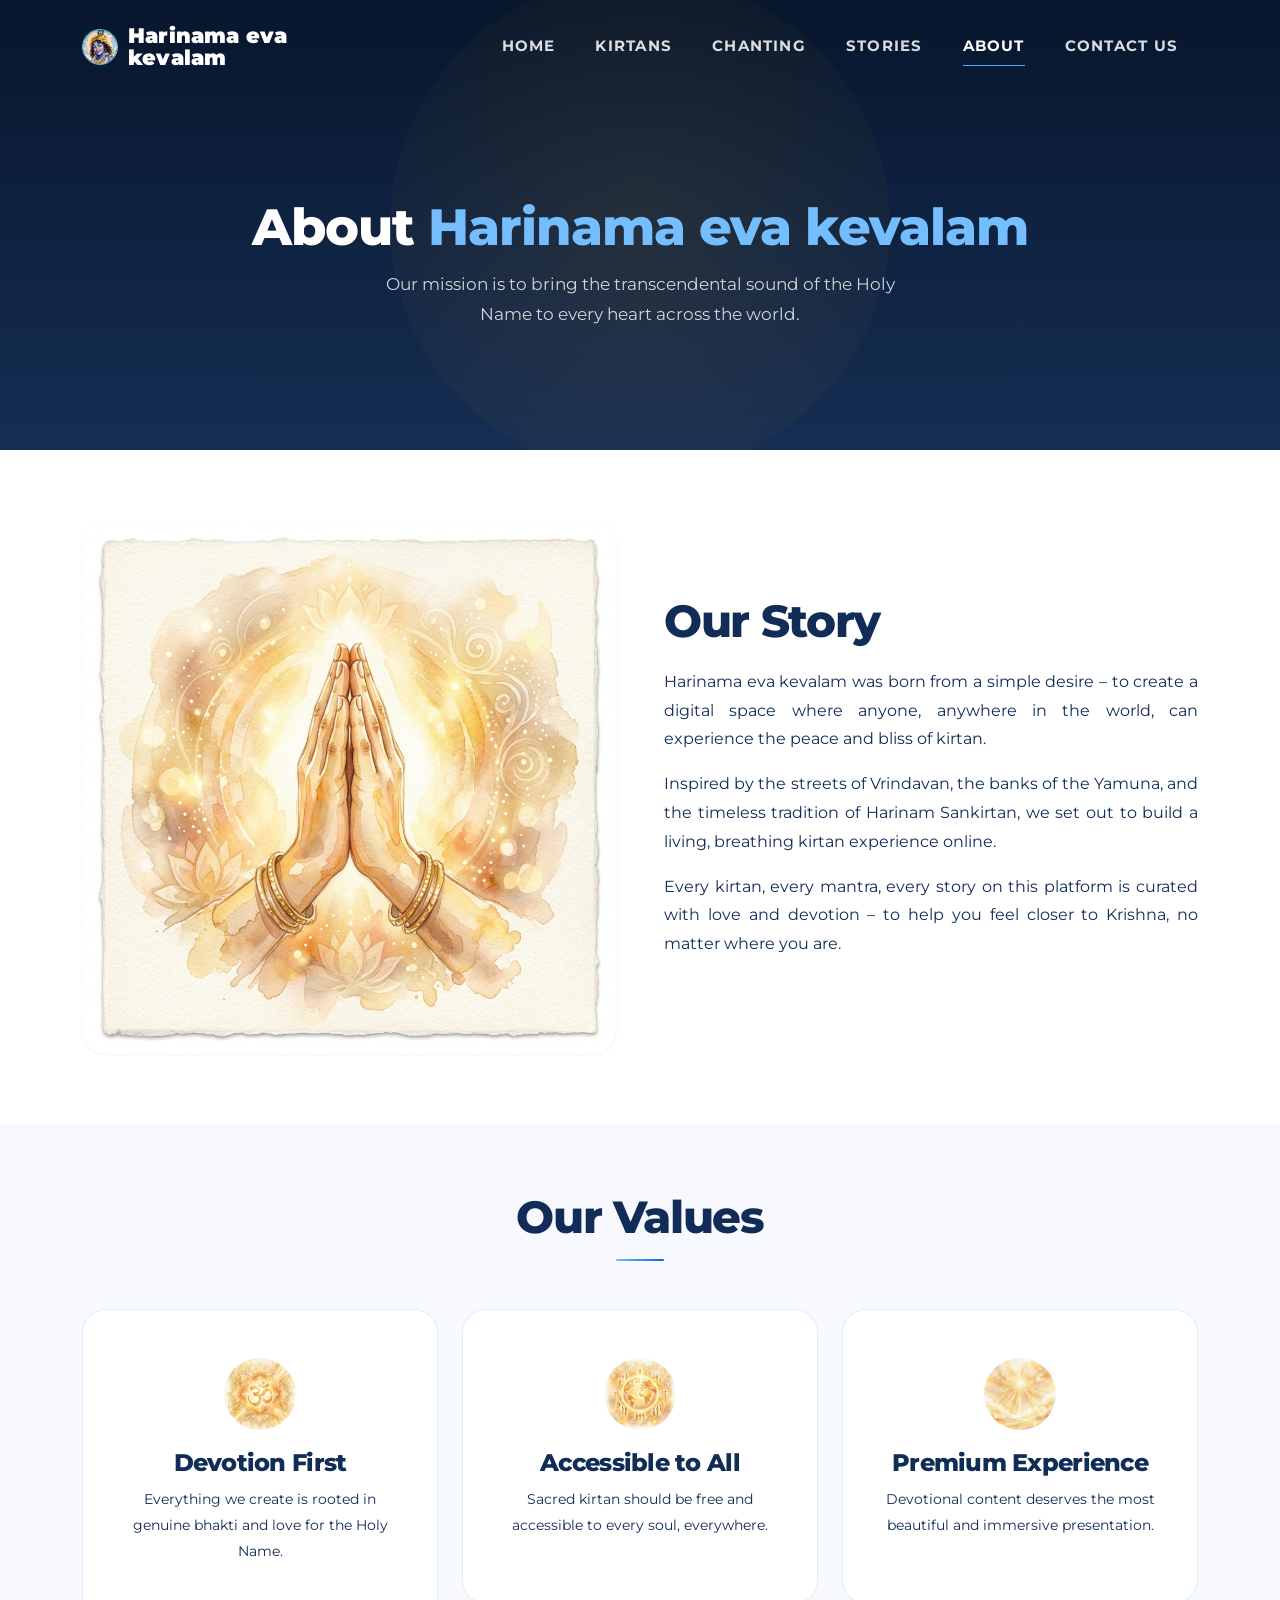
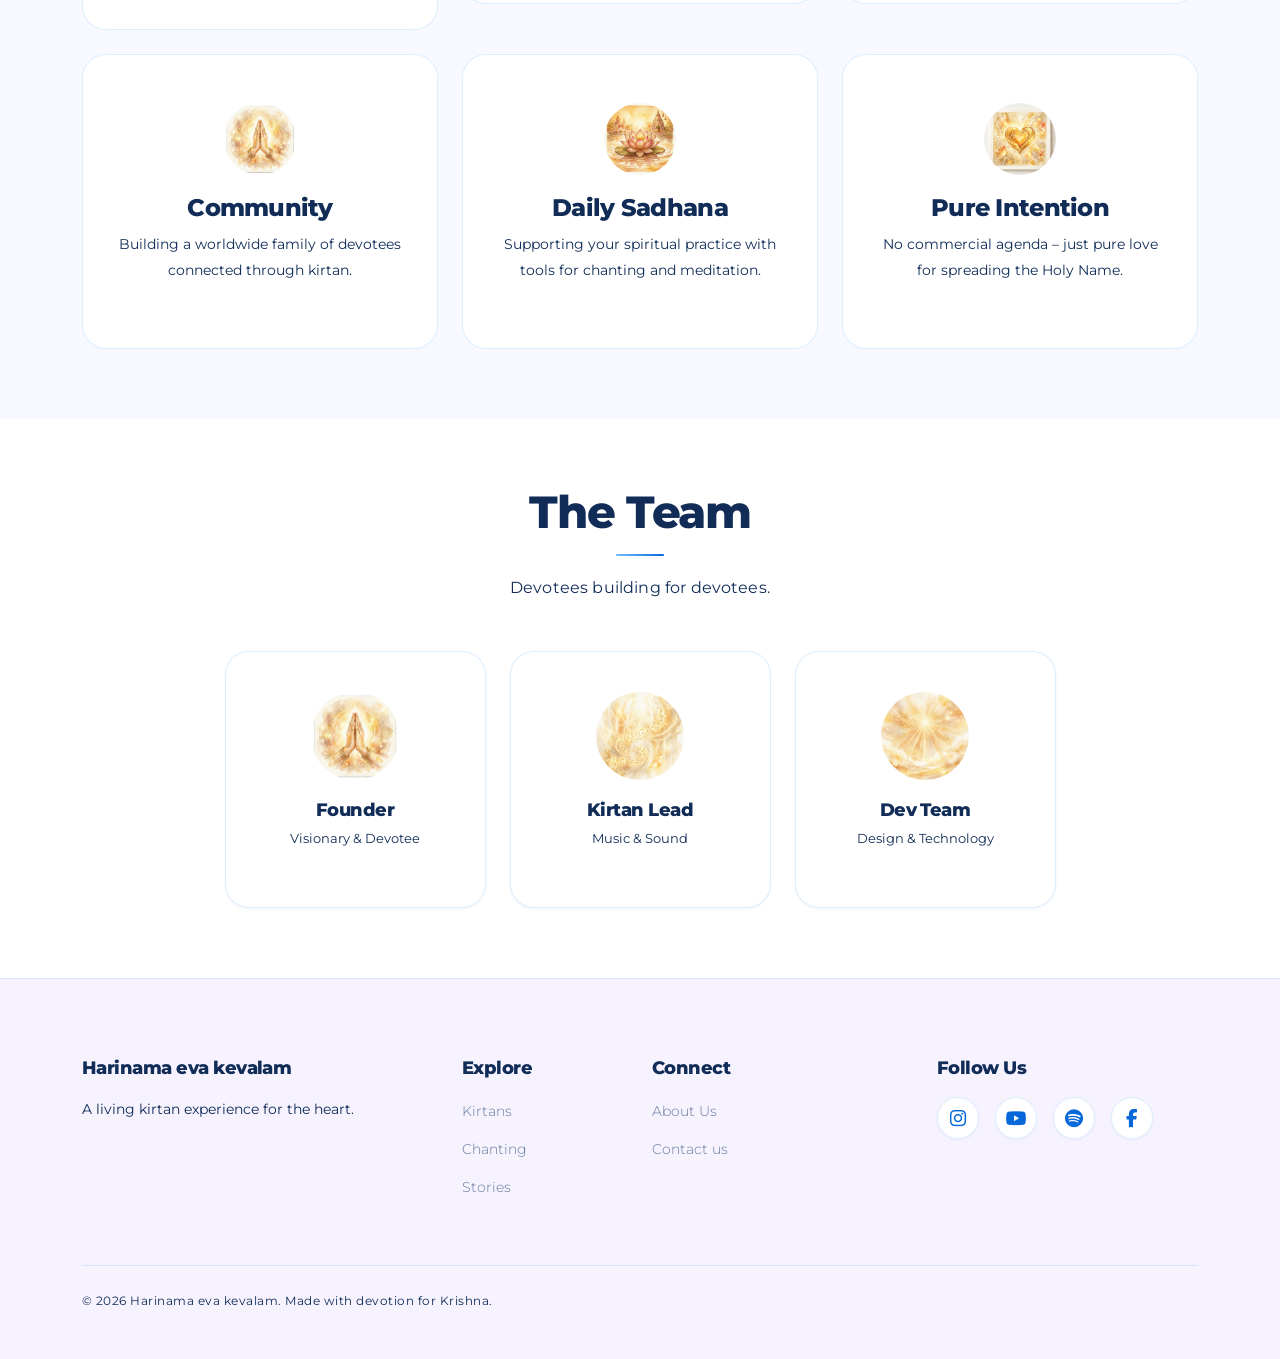
==== commit f74fc6ae: "feat: add custom branding, styling, and new assets to site pages" ====
--- a/about.html
+++ b/about.html
@@ -182,7 +182,7 @@
       <div class="col-12 col-md-4"><h5>Harinama eva kevalam</h5><p>A living kirtan experience for the heart.</p></div>
       <div class="col-6 col-md-2"><h5>Explore</h5><ul class="footer-links"><li><a href="kirtans.html">Kirtans</a></li><li><a href="chanting.html">Chanting</a></li><li><a href="stories.html">Stories</a></li></ul></div>
       <div class="col-6 col-md-3"><h5>Connect</h5><ul class="footer-links"><li><a href="about.html">About Us</a></li><li><a href="contact.html">Contact us</a></li></ul></div>
-      <div class="col-12 col-md-3"><h5>Follow Us</h5><div class="d-flex gap-3 mt-2"><a href="http://instagram.com/harinamaevakevalam" target="_blank" rel="noopener noreferrer" style="font-size:1.2rem"><i class="fab fa-instagram"></i></a><a href="https://www.youtube.com/@Hari-namaevakevalam" target="_blank" rel="noopener noreferrer" style="font-size:1.2rem"><i class="fab fa-youtube"></i></a><a href="http://open.spotify.com/artist/0MhdmOuZhIQkAYJIBxpRJv" target="_blank" rel="noopener noreferrer" style="font-size:1.2rem"><i class="fab fa-spotify"></i></a></div></div>
+      <div class="col-12 col-md-3"><h5>Follow Us</h5><div class="d-flex gap-3 mt-2"><a href="http://instagram.com/harinamaevakevalam" target="_blank" rel="noopener noreferrer" style="font-size:1.2rem"><i class="fab fa-instagram"></i></a><a href="https://www.youtube.com/@Hari-namaevakevalam" target="_blank" rel="noopener noreferrer" style="font-size:1.2rem"><i class="fab fa-youtube"></i></a><a href="http://open.spotify.com/artist/0MhdmOuZhIQkAYJIBxpRJv" target="_blank" rel="noopener noreferrer" style="font-size:1.2rem"><i class="fab fa-spotify"></i></a><a href="https://facebook.com/share/1Gw1BJ1iXy" target="_blank" rel="noopener noreferrer" style="font-size:1.2rem"><i class="fab fa-facebook-f"></i></a></div></div>
     </div>
     <div class="footer-bottom"><p>© 2026 Harinama eva kevalam. Made with devotion for Krishna.</p></div>
   </div>
--- a/css/style.css
+++ b/css/style.css
@@ -7,7 +7,8 @@
   --violet-200: #B8DBFF;
   --violet-300: #8DCBFF;
   --violet-400: #5EB8FF;
-  --violet-500: #1E96FF; /* Primary Blue */
+  --violet-500: #1E96FF;
+  /* Primary Blue */
   --violet-600: #1070D7;
   --violet-700: #0B55A8;
   --violet-800: #073d79;
@@ -107,7 +108,12 @@
   overflow-x: hidden;
 }
 
-h1, h2, h3, h4, h5, h6 {
+h1,
+h2,
+h3,
+h4,
+h5,
+h6 {
   font-family: var(--font-heading) !important;
   font-weight: 800 !important;
   line-height: 1.05;
@@ -124,9 +130,20 @@
   color: var(--brand-blue) !important;
 }
 
-h1 { font-size: clamp(3rem, 5vw, 4.5rem); line-height: 0.98; }
-h2 { font-size: clamp(2.25rem, 3.5vw, 3rem); line-height: 1.0; }
-h3 { font-size: clamp(1.75rem, 2.6vw, 2.25rem); line-height: 1.05; }
+h1 {
+  font-size: clamp(3rem, 5vw, 4.5rem);
+  line-height: 0.98;
+}
+
+h2 {
+  font-size: clamp(2.25rem, 3.5vw, 3rem);
+  line-height: 1.0;
+}
+
+h3 {
+  font-size: clamp(1.75rem, 2.6vw, 2.25rem);
+  line-height: 1.05;
+}
 
 body {
   font-family: var(--font-body) !important;
@@ -156,7 +173,9 @@
   transition: var(--transition);
 }
 
-a:hover { color: var(--brand-blue-light); }
+a:hover {
+  color: var(--brand-blue-light);
+}
 
 ::selection {
   background: var(--saffron-200);
@@ -249,13 +268,27 @@
 }
 
 @keyframes logoPulse {
-  0% { transform: scale(0.95); opacity: 0.8; box-shadow: 0 0 20px rgba(232, 163, 23, 0.2); }
-  100% { transform: scale(1.05); opacity: 1; box-shadow: 0 0 40px rgba(232, 163, 23, 0.4); }
+  0% {
+    transform: scale(0.95);
+    opacity: 0.8;
+    box-shadow: 0 0 20px rgba(232, 163, 23, 0.2);
+  }
+
+  100% {
+    transform: scale(1.05);
+    opacity: 1;
+    box-shadow: 0 0 40px rgba(232, 163, 23, 0.4);
+  }
 }
 
 @keyframes spin {
-  0% { transform: rotate(0deg); }
-  100% { transform: rotate(360deg); }
+  0% {
+    transform: rotate(0deg);
+  }
+
+  100% {
+    transform: rotate(360deg);
+  }
 }
 
 /* ===== BRAND LOGO ===== */
@@ -268,6 +301,18 @@
   transition: var(--transition);
   display: inline-block !important;
   flex-shrink: 0;
+}
+
+.navbar-brand-img {
+  height: 54px;
+  width: auto;
+  object-fit: contain;
+  transition: var(--transition);
+  display: block;
+}
+
+.navbar-custom.scrolled .navbar-brand-img {
+  height: 44px;
 }
 
 .brand-text {
@@ -327,17 +372,21 @@
 .navbar-custom:not(.scrolled) .nav-link {
   color: rgba(255, 255, 255, 0.85) !important;
 }
+
 .navbar-custom:not(.scrolled) .nav-link:hover,
 .navbar-custom:not(.scrolled) .nav-link.active {
   color: var(--white) !important;
 }
+
 .navbar-custom:not(.scrolled) .brand-line-1,
 .navbar-custom:not(.scrolled) .brand-line-2 {
   color: var(--white) !important;
 }
+
 .navbar-custom:not(.scrolled) .navbar-toggler-icon {
   background-image: url("data:image/svg+xml,%3csvg xmlns='http://www.w3.org/2000/svg' viewBox='0 0 30 30'%3e%3cpath stroke='%23ffffff' stroke-width='2' stroke-linecap='round' stroke-miterlimit='10' d='M4 7h22M4 15h22M4 23h22'/%3e%3c/svg%3e") !important;
 }
+
 .navbar-custom:not(.scrolled) .navbar-toggler {
   border: none !important;
   background-color: transparent !important;
@@ -567,10 +616,23 @@
 }
 
 @keyframes scrollWheel {
-  0% { opacity: 0; transform: translate(-50%, 0); }
-  30% { opacity: 1; }
-  80% { opacity: 0; transform: translate(-50%, 12px); }
-  100% { opacity: 0; }
+  0% {
+    opacity: 0;
+    transform: translate(-50%, 0);
+  }
+
+  30% {
+    opacity: 1;
+  }
+
+  80% {
+    opacity: 0;
+    transform: translate(-50%, 12px);
+  }
+
+  100% {
+    opacity: 0;
+  }
 }
 
 .hero-content h1 {
@@ -635,7 +697,7 @@
   content: '';
   position: absolute;
   inset: 0;
-  background: linear-gradient(135deg, rgba(255,255,255,0.2), transparent);
+  background: linear-gradient(135deg, rgba(255, 255, 255, 0.2), transparent);
   opacity: 0;
   transition: var(--transition);
 }
@@ -858,7 +920,8 @@
 }
 
 .carousel-slide {
-  flex: 0 0 33.3333%; /* Default 3 columns on desktop */
+  flex: 0 0 33.3333%;
+  /* Default 3 columns on desktop */
   padding: 0 20px;
   box-sizing: border-box;
   transition: transform 0.6s cubic-bezier(0.25, 1, 0.5, 1), opacity 0.6s ease;
@@ -927,16 +990,19 @@
 /* Responsive overrides for carousel */
 @media (max-width: 991px) {
   .carousel-slide {
-    flex: 0 0 50%; /* 2 visible */
+    flex: 0 0 50%;
+    /* 2 visible */
     padding: 0 15px;
   }
 }
 
 @media (max-width: 576px) {
   .carousel-slide {
-    flex: 0 0 80%; /* 1 centered, with left/right peeking */
+    flex: 0 0 80%;
+    /* 1 centered, with left/right peeking */
     padding: 0 10px;
   }
+
   .carousel-control-btn {
     width: 40px;
     height: 40px;
@@ -1223,6 +1289,29 @@
   color: var(--saffron-500);
 }
 
+.footer .d-flex a {
+  width: 42px;
+  height: 42px;
+  border-radius: 50%;
+  background: var(--white);
+  border: 1px solid var(--glass-border);
+  display: inline-flex !important;
+  align-items: center;
+  justify-content: center;
+  color: var(--brand-blue-dark) !important;
+  transition: var(--transition);
+  box-shadow: var(--shadow-sm);
+  font-size: 1.15rem !important;
+}
+
+.footer .d-flex a:hover {
+  background: var(--brand-blue);
+  color: var(--white) !important;
+  transform: translateY(-3px);
+  box-shadow: var(--shadow-md);
+  border-color: var(--brand-blue);
+}
+
 .footer-links {
   list-style: none;
   padding: 0;
@@ -1389,58 +1478,151 @@
   color: var(--text-primary);
 }
 
-.section-dark .section-title h2 { color: var(--text-primary); }
-.section-dark .section-title p { color: var(--text-muted); }
+.section-dark .section-title h2 {
+  color: var(--text-primary);
+}
+
+.section-dark .section-title p {
+  color: var(--text-muted);
+}
 
 /* ===== ANIMATIONS ===== */
 @keyframes mantraFade {
-  0% { opacity: 0; transform: translateY(20px); }
-  30% { opacity: 1; transform: translateY(0); }
-  80% { opacity: 1; }
-  100% { opacity: 0; }
+  0% {
+    opacity: 0;
+    transform: translateY(20px);
+  }
+
+  30% {
+    opacity: 1;
+    transform: translateY(0);
+  }
+
+  80% {
+    opacity: 1;
+  }
+
+  100% {
+    opacity: 0;
+  }
 }
 
 @keyframes pulseGlow {
-  0%, 100% { transform: scale(1); opacity: 0.5; }
-  50% { transform: scale(1.3); opacity: 1; }
+
+  0%,
+  100% {
+    transform: scale(1);
+    opacity: 0.5;
+  }
+
+  50% {
+    transform: scale(1.3);
+    opacity: 1;
+  }
 }
 
 @keyframes pulseRing {
-  0% { transform: scale(1); opacity: 0.4; }
-  100% { transform: scale(1.4); opacity: 0; }
+  0% {
+    transform: scale(1);
+    opacity: 0.4;
+  }
+
+  100% {
+    transform: scale(1.4);
+    opacity: 0;
+  }
 }
 
 @keyframes float {
-  0%, 100% { transform: translateY(0); }
-  50% { transform: translateY(-12px); }
+
+  0%,
+  100% {
+    transform: translateY(0);
+  }
+
+  50% {
+    transform: translateY(-12px);
+  }
 }
 
 @keyframes fadeInUp {
-  from { opacity: 0; transform: translateY(30px); }
-  to { opacity: 1; transform: translateY(0); }
+  from {
+    opacity: 0;
+    transform: translateY(30px);
+  }
+
+  to {
+    opacity: 1;
+    transform: translateY(0);
+  }
 }
 
 @keyframes shimmer {
-  0% { background-position: -200% center; }
-  100% { background-position: 200% center; }
+  0% {
+    background-position: -200% center;
+  }
+
+  100% {
+    background-position: 200% center;
+  }
 }
 
 @keyframes breathe {
-  0%, 100% { transform: scale(1); box-shadow: 0 0 20px rgba(232, 163, 23, 0.06); }
-  50% { transform: scale(1.05); box-shadow: 0 0 40px rgba(232, 163, 23, 0.12); }
+
+  0%,
+  100% {
+    transform: scale(1);
+    box-shadow: 0 0 20px rgba(232, 163, 23, 0.06);
+  }
+
+  50% {
+    transform: scale(1.05);
+    box-shadow: 0 0 40px rgba(232, 163, 23, 0.12);
+  }
 }
 
 @keyframes grain {
-  0%, 100% { transform: translate(0, 0); }
-  10% { transform: translate(-1%, -1%); }
-  20% { transform: translate(1%, 0%); }
-  30% { transform: translate(0%, 1%); }
-  40% { transform: translate(-1%, 1%); }
-  50% { transform: translate(1%, -1%); }
-  60% { transform: translate(-1%, 0%); }
-  70% { transform: translate(0%, -1%); }
-  80% { transform: translate(1%, 1%); }
-  90% { transform: translate(-1%, -1%); }
+
+  0%,
+  100% {
+    transform: translate(0, 0);
+  }
+
+  10% {
+    transform: translate(-1%, -1%);
+  }
+
+  20% {
+    transform: translate(1%, 0%);
+  }
+
+  30% {
+    transform: translate(0%, 1%);
+  }
+
+  40% {
+    transform: translate(-1%, 1%);
+  }
+
+  50% {
+    transform: translate(1%, -1%);
+  }
+
+  60% {
+    transform: translate(-1%, 0%);
+  }
+
+  70% {
+    transform: translate(0%, -1%);
+  }
+
+  80% {
+    transform: translate(1%, 1%);
+  }
+
+  90% {
+    transform: translate(-1%, -1%);
+  }
 }
 
 .fade-in-up {
@@ -1460,21 +1642,56 @@
 
 /* ===== RESPONSIVE ===== */
 @media(max-width: 1199px) {
-  .section-padding { padding: 60px 0; }
+  .section-padding {
+    padding: 60px 0;
+  }
 }
 
 @media(max-width: 991px) {
-  .section-padding { padding: 50px 0; }
-  .hero-content h1 { font-size: 3.25rem; }
-  .navbar-custom { padding: 16px 16px; }
-  .navbar-custom .navbar-brand { font-size: 1.15rem; }
-  .navbar-custom .brand-text { gap: 3px; }
-  .navbar-custom .navbar-toggler { margin-left: auto; }
-  .navbar-custom .navbar-brand { flex-wrap: nowrap; }
-  .navbar-custom .brand-text { min-width: 0; }
-  .brand-logo { height: 34px !important; width: 34px !important; }
-  .brand-line-1 { font-size: 1.1rem; }
-  .brand-line-2 { font-size: 1.1rem; }
+  .section-padding {
+    padding: 50px 0;
+  }
+
+  .hero-content h1 {
+    font-size: 3.25rem;
+  }
+
+  .navbar-custom {
+    padding: 16px 16px;
+  }
+
+  .navbar-custom .navbar-brand {
+    font-size: 1.15rem;
+  }
+
+  .navbar-custom .brand-text {
+    gap: 3px;
+  }
+
+  .navbar-custom .navbar-toggler {
+    margin-left: auto;
+  }
+
+  .navbar-custom .navbar-brand {
+    flex-wrap: nowrap;
+  }
+
+  .navbar-custom .brand-text {
+    min-width: 0;
+  }
+
+  .brand-logo {
+    height: 34px !important;
+    width: 34px !important;
+  }
+
+  .brand-line-1 {
+    font-size: 1.1rem;
+  }
+
+  .brand-line-2 {
+    font-size: 1.1rem;
+  }
 
   .navbar-custom .offcanvas {
     background: linear-gradient(180deg, #07162c 0%, #162E54 100%) !important;
@@ -1544,27 +1761,57 @@
     padding-top: 100px;
     padding-bottom: 50px;
   }
-  h1, h2, h3, h4, h5, h6 {
+
+  h1,
+  h2,
+  h3,
+  h4,
+  h5,
+  h6 {
     font-weight: 700 !important;
   }
+
   .brand-line-1 {
     font-weight: 700 !important;
   }
+
   .navbar-custom .navbar-brand {
     font-weight: 700 !important;
   }
+
   .hero-content .hero-line-two {
     font-weight: 700 !important;
   }
-  .btn-golden, .btn-outline-golden {
+
+  .btn-golden,
+  .btn-outline-golden {
     font-weight: 600 !important;
   }
-  .section-padding { padding: 40px 0; }
-  .hero-content h1 { font-size: 2.8rem; }
-  .navbar-custom .navbar-brand { font-size: 1rem; }
-  .brand-logo { height: 32px !important; width: 32px !important; }
-  .brand-line-1 { font-size: 0.95rem; }
-  .brand-line-2 { font-size: 0.95rem; }
+
+  .section-padding {
+    padding: 40px 0;
+  }
+
+  .hero-content h1 {
+    font-size: 2.8rem;
+  }
+
+  .navbar-custom .navbar-brand {
+    font-size: 1rem;
+  }
+
+  .brand-logo {
+    height: 32px !important;
+    width: 32px !important;
+  }
+
+  .brand-line-1 {
+    font-size: 0.95rem;
+  }
+
+  .brand-line-2 {
+    font-size: 0.95rem;
+  }
 
   .scroll-down-indicator {
     display: none !important;
@@ -1581,11 +1828,17 @@
     height: 200px;
   }
 
-  .chanting-circle .counter { font-size: 3rem; }
-
-  .section-title { margin-bottom: 48px; }
-
-  .section-title h2 { font-size: 1.8rem; }
+  .chanting-circle .counter {
+    font-size: 3rem;
+  }
+
+  .section-title {
+    margin-bottom: 48px;
+  }
+
+  .section-title h2 {
+    font-size: 1.8rem;
+  }
 
   .glass-card {
     padding: 24px 18px;
@@ -1612,7 +1865,8 @@
     font-size: 0.8rem;
   }
 
-  .btn-golden, .btn-outline-golden {
+  .btn-golden,
+  .btn-outline-golden {
     padding: 12px 28px;
     font-size: 0.82rem;
   }
@@ -1621,22 +1875,28 @@
     padding: 36px 0 20px !important;
     text-align: center;
   }
+
   .footer .d-flex {
     justify-content: center;
   }
+
   .footer [class^="col-"] {
     margin-bottom: 20px;
   }
+
   .footer [class^="col-"]:last-child {
     margin-bottom: 0;
   }
+
   .footer h5 {
     margin-bottom: 12px !important;
     font-size: 1rem !important;
   }
+
   .footer-links li {
     margin-bottom: 6px !important;
   }
+
   .footer-bottom {
     margin-top: 24px;
     padding-top: 16px;
@@ -1653,23 +1913,64 @@
 }
 
 @media(max-width: 480px) {
-  .section-padding { padding: 48px 0; }
-  .hero-content h1 { font-size: 2.1rem; }
-  .hero-content .hero-line-one { white-space: normal; }
-  .hero-content .hero-sub { font-size: 0.95rem; margin-bottom: 32px; }
-  .brand-logo { height: 28px !important; width: 28px !important; }
-  .brand-line-1 { font-size: 0.9rem; }
-  .brand-line-2 { font-size: 0.9rem; }
-  .navbar-custom .brand-line-1 { font-size: 0.95rem; }
-  .navbar-custom .brand-line-2 { font-size: 0.95rem; }
+  .section-padding {
+    padding: 48px 0;
+  }
+
+  .hero-content h1 {
+    font-size: 2.1rem;
+  }
+
+  .hero-content .hero-line-one {
+    white-space: normal;
+  }
+
+  .hero-content .hero-sub {
+    font-size: 0.95rem;
+    margin-bottom: 32px;
+  }
+
+  .brand-logo {
+    height: 28px !important;
+    width: 28px !important;
+  }
+
+  .navbar-brand-img {
+    height: 38px;
+  }
+
+  .navbar-custom.scrolled .navbar-brand-img {
+    height: 32px;
+  }
+
+  .brand-line-1 {
+    font-size: 0.9rem;
+  }
+
+  .brand-line-2 {
+    font-size: 0.9rem;
+  }
+
+  .navbar-custom .brand-line-1 {
+    font-size: 0.95rem;
+  }
+
+  .navbar-custom .brand-line-2 {
+    font-size: 0.95rem;
+  }
 
   .hero-content .hero-logo {
     width: 80px;
     height: 80px;
   }
 
-  .section-title { margin-bottom: 36px; }
-  .section-title h2 { font-size: 1.6rem; }
+  .section-title {
+    margin-bottom: 36px;
+  }
+
+  .section-title h2 {
+    font-size: 1.6rem;
+  }
 
   .kirtan-card .card-info {
     padding: 12px 14px;
@@ -1684,7 +1985,9 @@
     height: 170px;
   }
 
-  .chanting-circle .counter { font-size: 2.5rem; }
+  .chanting-circle .counter {
+    font-size: 2.5rem;
+  }
 
   .round-options {
     gap: 6px;
@@ -1706,16 +2009,19 @@
     padding: 16px 8px !important;
     border-radius: 16px !important;
   }
+
   .community-card .icon-circle {
     width: 44px !important;
     height: 44px !important;
     font-size: 1.1rem !important;
     margin-bottom: 8px !important;
   }
+
   .community-card h5 {
     font-size: 0.82rem !important;
     margin-bottom: 0 !important;
   }
+
   .community-card p {
     display: none !important;
   }
@@ -1762,8 +2068,13 @@
 }
 
 @keyframes marqueeTicker {
-  0% { transform: translate3d(0, 0, 0); }
-  100% { transform: translate3d(-50%, 0, 0); }
+  0% {
+    transform: translate3d(0, 0, 0);
+  }
+
+  100% {
+    transform: translate3d(-50%, 0, 0);
+  }
 }
 
 /* Adjust footer padding on chanting page to accommodate ticker */
@@ -1815,8 +2126,11 @@
 .glass-card.text-center p,
 .mission-card p,
 .community-card p,
-.preloader-content p {
-  text-align: center;
+.preloader-content p,
+.hero-content .hero-sub,
+.page-header p,
+.chanting-hero p {
+  text-align: center !important;
 }
 
 /* Premium justification for long narrative columns on desktop */
